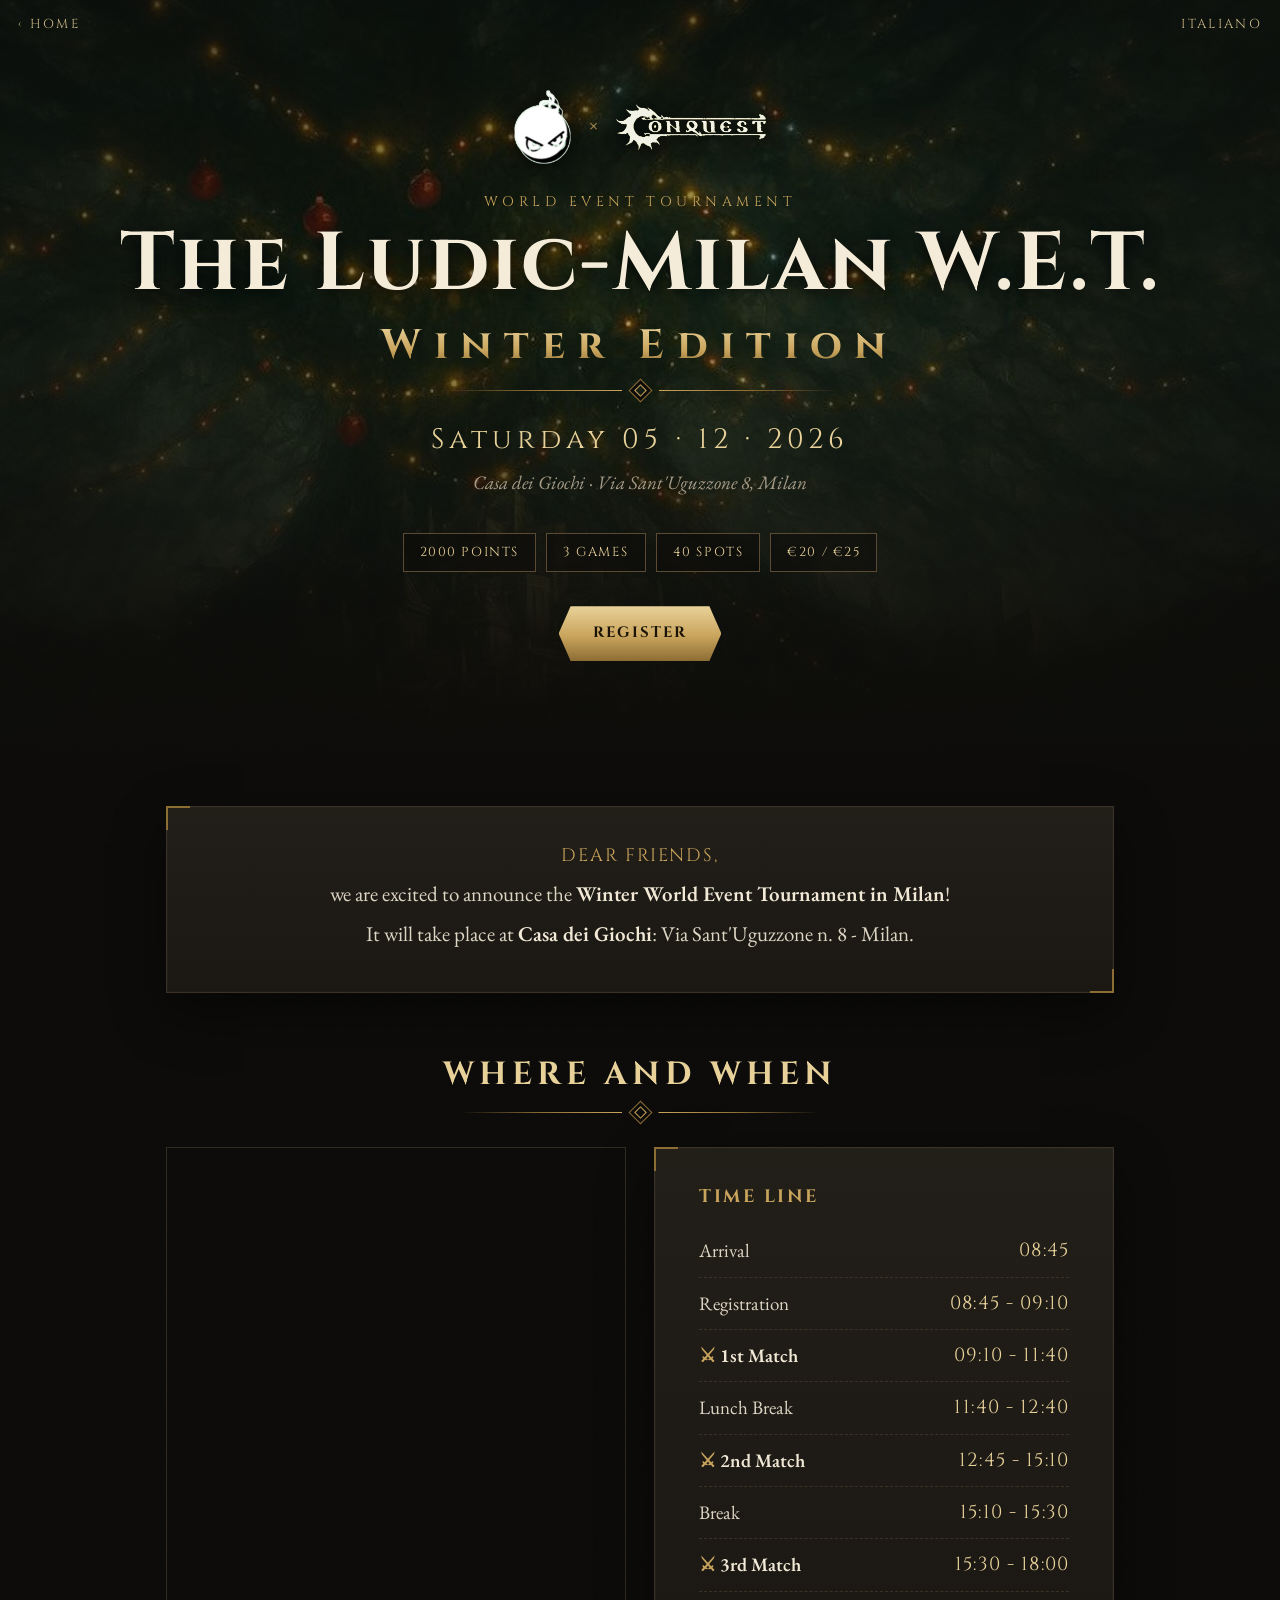
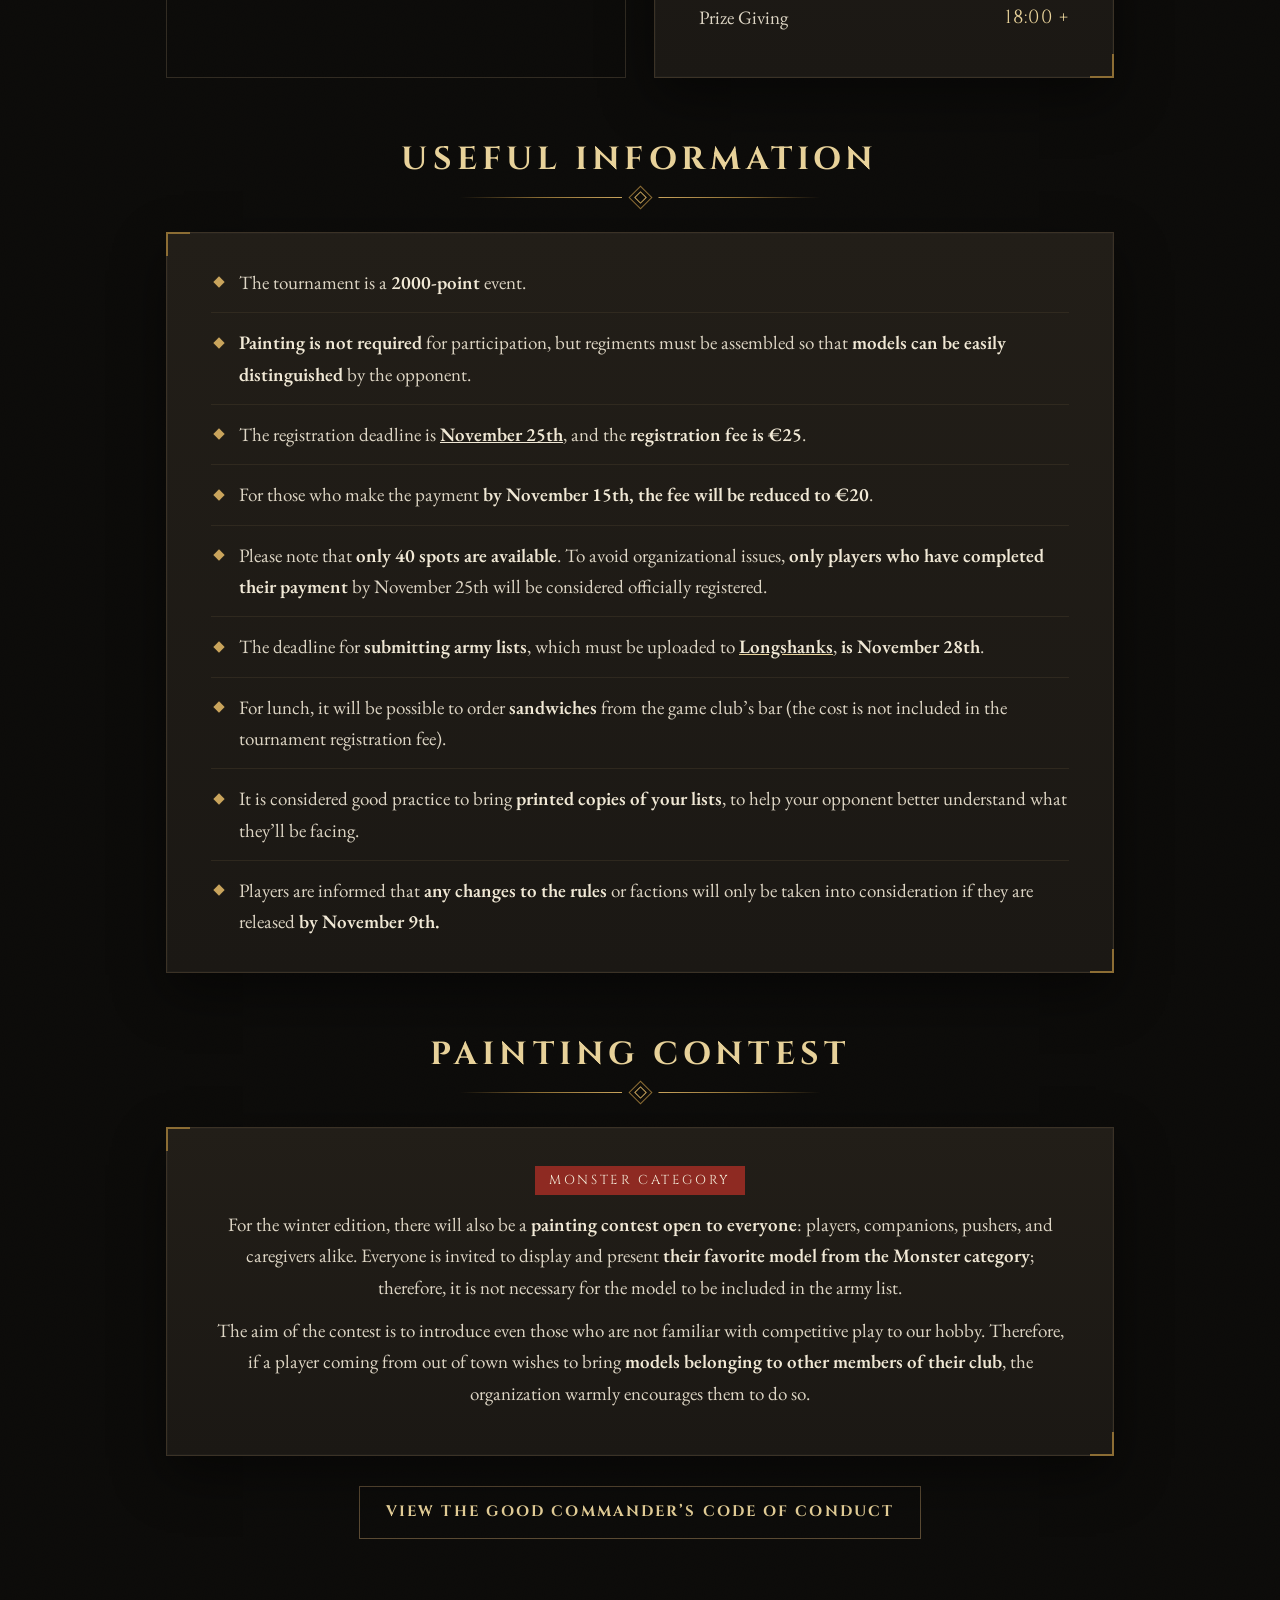
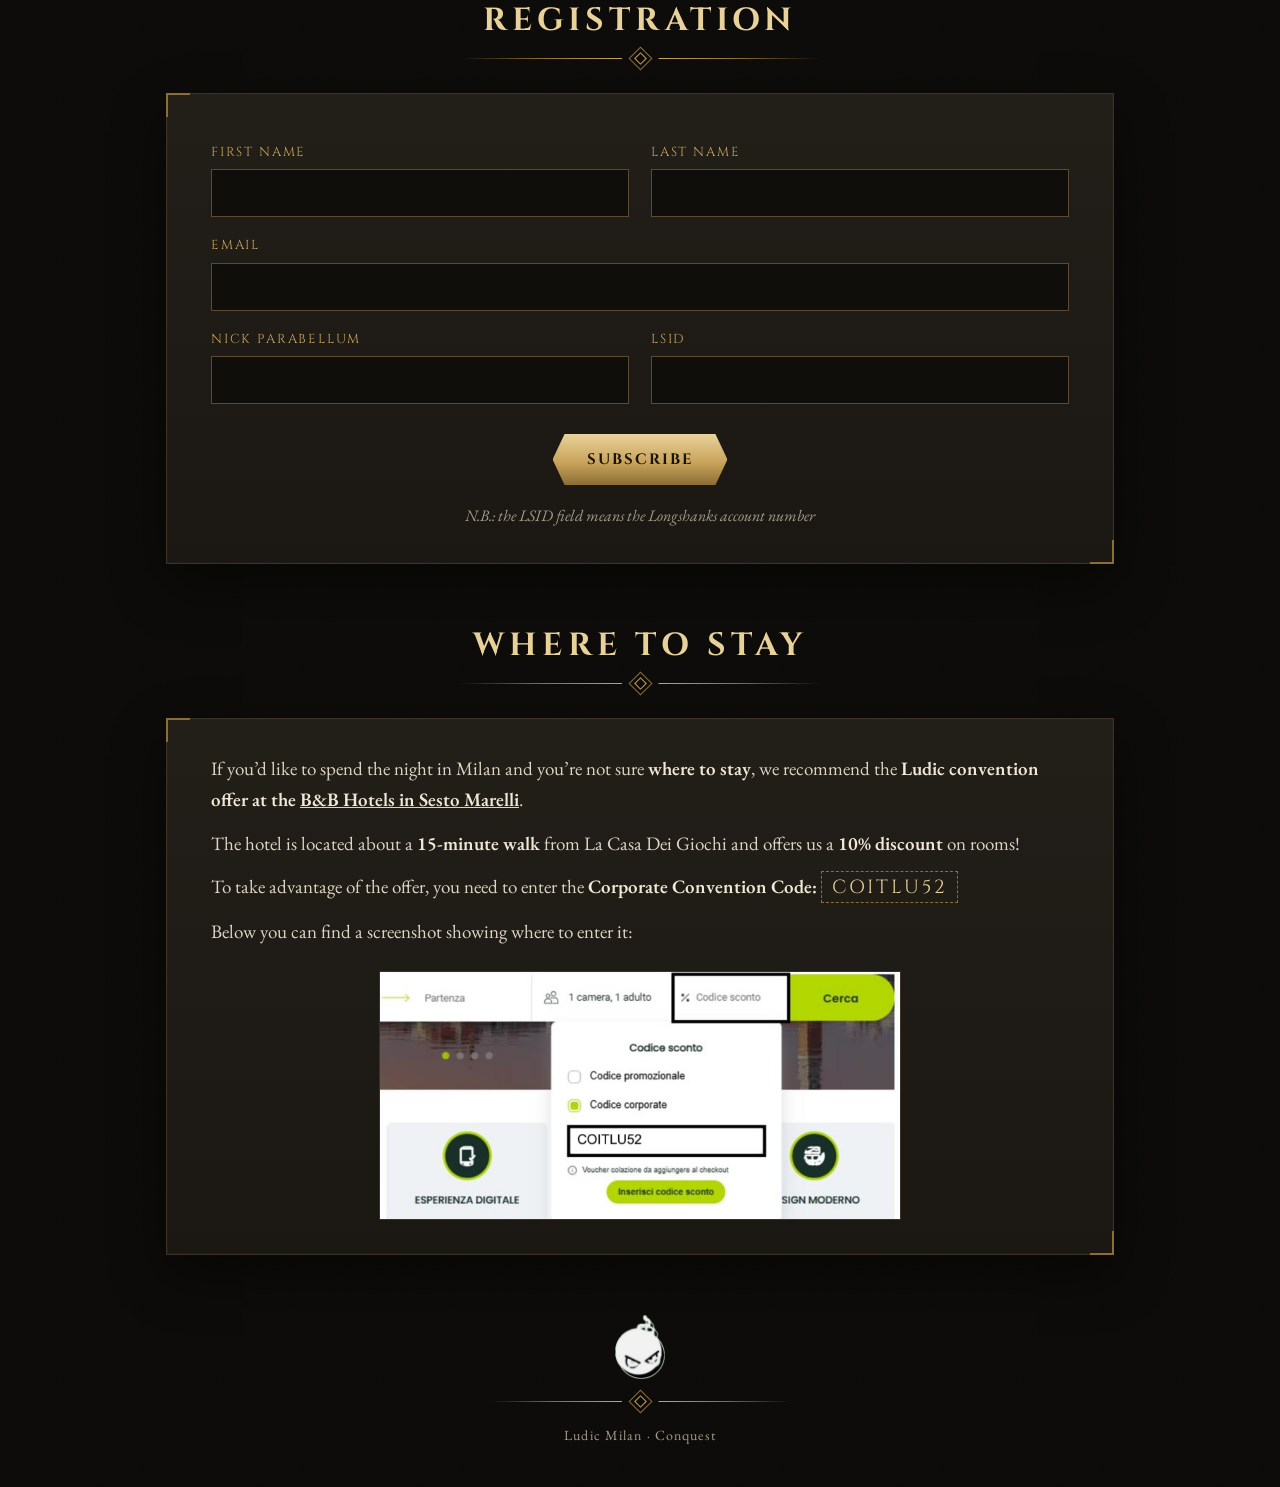
==== wet-winter-2026/en/index.html @ 49753119 "WET Winter: Ludic logo in hero and footer; drop galateo notes Co-Authored-By: Claude Opus 5.5 <norep" ====
<!doctype html>
<html lang="en">
<head>
<meta charset="utf-8">
<meta name="viewport" content="width=device-width, initial-scale=1">
<title>The Ludic-Milan W.E.T. Winter Ed.</title>
<meta name="description" content="Registration for the Conquest tournament The Ludic-Milan W.E.T. Winter Edition – 05/12/2026, Casa dei Giochi, Milan.">
<link rel="preconnect" href="https://fonts.googleapis.com"><link rel="preconnect" href="https://fonts.gstatic.com" crossorigin>
<link rel="stylesheet" href="https://fonts.googleapis.com/css2?family=Cinzel:wght@500;700&family=EB+Garamond:ital,wght@0,400;0,600;1,400&display=swap">
<link rel="stylesheet" href="../assets/style.css">
</head>
<body class="landing">
<header class="hero">
  <div class="bg"></div>
  <nav class="topbar"><a href="../">‹ Home</a><a href="../it/">Italiano</a></nav>
  <div class="brand"><img class="ludic" src="../assets/logo-ludic.png" alt="Ludic Milan"><span>×</span><img class="logo" src="../assets/logo-conquest.png" alt="Conquest"></div>
  <p class="kicker">World Event Tournament</p>
  <h1>The Ludic-Milan W.E.T.<em>Winter Edition</em></h1>
  <div class="orn"><span></span></div>
  <p class="date">Saturday 05 · 12 · 2026</p>
  <p class="place">Casa dei Giochi · Via Sant'Uguzzone 8, Milan</p>
  <ul class="facts"><li>2000 points</li><li>3 games</li><li>40 spots</li><li>€20 / €25</li></ul>
  <p class="cta"><a class="btn" href="#iscrizione">Register</a></p>
</header>

<main class="wrap">
  <section>
    <div class="panel intro">
      <p class="first">Dear friends,</p>
      <p>we are excited to announce the <strong>Winter World Event Tournament in Milan</strong>!</p>
      <p>It will take place at <strong>Casa dei Giochi</strong>: Via Sant'Uguzzone n. 8 - Milan.</p>
    </div>
  </section>

  <section>
    <h2>Where and when</h2>
    <div class="orn"><span></span></div>
    <div class="grid2">
      <iframe class="map" title="La Casa dei Giochi" loading="lazy" allowfullscreen referrerpolicy="no-referrer-when-downgrade" src="https://www.google.com/maps/embed?pb=!1m18!1m12!1m3!1d5590.914772851963!2d9.223513376222657!3d45.52100062964714!2m3!1f0!2f0!3f0!3m2!1i1024!2i768!4f13.1!3m3!1m2!1s0x4786c7680501eed7%3A0x76b3b88fa35b42bc!2sLa%20Casa%20dei%20Giochi!5e0!3m2!1sit!2sit!4v1760046643623!5m2!1sit!2sit"></iframe>
      <div class="panel">
        <h3>Time Line</h3>
        <ul class="timeline">
          <li><span>Arrival</span><span class="t">08:45</span></li>
          <li><span>Registration</span><span class="t">08:45 - 09:10</span></li>
          <li class="match"><span>1st Match</span><span class="t">09:10 - 11:40</span></li>
          <li><span>Lunch Break</span><span class="t">11:40 - 12:40</span></li>
          <li class="match"><span>2nd Match</span><span class="t">12:45 - 15:10</span></li>
          <li><span>Break</span><span class="t">15:10 - 15:30</span></li>
          <li class="match"><span>3rd Match</span><span class="t">15:30 - 18:00</span></li>
          <li><span>Prize Giving</span><span class="t">18:00 +</span></li>
        </ul>
      </div>
    </div>
  </section>

  <section>
    <h2>Useful information</h2>
    <div class="orn"><span></span></div>
    <div class="panel">
    <ul class="info">
      <li>The tournament is a <strong>2000-point</strong> event.</li>
      <li><strong>Painting is not required</strong> for participation, but regiments must be assembled so that <strong>models can be easily distinguished</strong> by the opponent.</li>
      <li>The registration deadline is <strong><u>November 25th</u></strong>, and the <strong>registration fee is €25</strong>.</li>
      <li>For those who make the payment <strong>by November 15th, the fee will be reduced to €20</strong>.</li>
      <li>Please note that <strong>only 40 spots are available</strong>. To avoid organizational issues, <strong>only players who have completed their payment</strong> by November 25th will be considered officially registered.</li>
      <li>The deadline for <strong>submitting army lists</strong>, which must be uploaded to <a href="https://www.longshanks.org/" target="_blank" rel="noopener"><strong>Longshanks</strong></a>, <strong>is November 28th</strong>.</li>
      <li>For lunch, it will be possible to order <strong>sandwiches</strong> from the game club’s bar (the cost is not included in the tournament registration fee).</li>
      <li>It is considered good practice to bring <strong>printed copies of your lists</strong>, to help your opponent better understand what they’ll be facing.</li>
      <li>Players are informed that <strong>any changes to the rules</strong> or factions will only be taken into consideration if they are released <strong>by November 9th.</strong></li>
    </ul>
    </div>
  </section>

  <section>
    <h2>Painting contest</h2>
    <div class="orn"><span></span></div>
    <div class="panel contest">
      <span class="tag">Monster category</span>
      <p>For the winter edition, there will also be a <strong>painting contest open to everyone</strong>: players, companions, pushers, and caregivers alike. Everyone is invited to display and present <strong>their favorite model from the Monster category</strong>; therefore, it is not necessary for the model to be included in the army list.</p>
      <p>The aim of the contest is to introduce even those who are not familiar with competitive play to our hobby. Therefore, if a player coming from out of town wishes to bring <strong>models belonging to other members of their club</strong>, the organization warmly encourages them to do so.</p>
    </div>
    <p class="center"><a class="btn ghost" href="galateo.html">View the Good Commander’s Code of Conduct</a></p>
  </section>

  <section id="iscrizione">
    <h2>Registration</h2>
    <div class="orn"><span></span></div>
    <div class="panel">
      <form class="reg" novalidate>
        <div><label for="nome">First name</label><input id="nome" name="nome" autocomplete="given-name" required></div>
        <div><label for="cognome">Last name</label><input id="cognome" name="cognome" autocomplete="family-name" required></div>
        <div class="full"><label for="email">Email</label><input id="email" name="email" type="email" autocomplete="email" required></div>
        <div><label for="nick">Nick Parabellum</label><input id="nick" name="nick_parabellum" autocomplete="off"></div>
        <div><label for="lsid">LSID</label><input id="lsid" name="lsid" autocomplete="off" required></div>
        <div class="actions"><button class="btn" type="submit">Subscribe</button></div>
      </form>
      <div class="msg err" id="form-err">Something went wrong, please try again.</div>
      <div class="msg ok" id="form-ok"><strong>Thank you for subscribing!</strong><br>Please proceed to payment using the button below</div>
      <div class="paypal-box">
        <a class="btn" href="https://paypal.me/conquestludic" target="_blank" rel="noopener">Pay with PayPal</a>
      </div>
      <p class="note">N.B.: the LSID field means the Longshanks account number</p>
    </div>
  </section>

  <section>
    <h2>Where to stay</h2>
    <div class="orn"><span></span></div>
    <div class="panel hotel">
      <p>If you’d like to spend the night in Milan and you’re not sure <strong>where to stay</strong>, we recommend the <strong>Ludic convention offer at the</strong> <a href="https://www.hotel-bb.com/it/hotel/milano-sesto-marelli" target="_blank" rel="noopener"><strong>B&amp;B Hotels in Sesto Marelli</strong></a>.</p>
      <p>The hotel is located about a <strong>15-minute walk</strong> from La Casa Dei Giochi and offers us a <strong>10% discount</strong> on rooms!</p>
      <p>To take advantage of the offer, you need to enter the <strong>Corporate Convention Code:</strong> <span class="code">COITLU52</span></p>
      <p>Below you can find a screenshot showing where to enter it:</p>
      <img src="../assets/hotel-codice.jpg" alt="Where to enter the convention code COITLU52">
    </div>
  </section>
</main>

<footer class="foot">
  <img class="foot-logo" src="../assets/logo-ludic.png" alt="Ludic Milan">
  <div class="orn"><span></span></div>
  Ludic Milan · Conquest
</footer>
<script src="../assets/config.js"></script>
<script src="../assets/form.js"></script>
</body>
</html>
---- wet-winter-2026/assets/style.css ----
:root{
  --bg:#0d0c0a;--panel:#1b1814;--panel-2:#221e18;
  --line:#3b3226;--line-2:#5a4a33;
  --gold:#c9a45c;--gold-2:#e8d29a;--gold-3:#8c6d34;
  --text:#ddd5c4;--muted:#a69c88;--blood:#8e2a22;
  --serif:"EB Garamond","Palatino Linotype",Palatino,Georgia,serif;
  --display:"Cinzel","Trajan Pro",Georgia,serif;
}
*{box-sizing:border-box}
html{scroll-behavior:smooth}
body{
  margin:0;color:var(--text);font-family:var(--serif);font-size:19px;line-height:1.65;
  background:
    radial-gradient(1200px 600px at 50% -10%,rgba(201,164,92,.08),transparent 60%),
    url("data:image/svg+xml;utf8,<svg xmlns='http://www.w3.org/2000/svg' width='160' height='160'><filter id='n'><feTurbulence type='fractalNoise' baseFrequency='.9' numOctaves='2' stitchTiles='stitch'/><feColorMatrix values='0 0 0 0 0  0 0 0 0 0  0 0 0 0 0  0 0 0 .07 0'/></filter><rect width='100%' height='100%' filter='url(%23n)'/></svg>"),
    var(--bg);
}
img{max-width:100%;height:auto;display:block}
a{color:var(--gold-2)}
strong{color:#f1e9d6;font-weight:600}
.wrap{max-width:980px;margin:0 auto;padding:0 16px}

/* Ornaments */
.orn{display:flex;align-items:center;justify-content:center;gap:14px;margin:0 auto}
.orn::before,.orn::after{content:"";height:1px;flex:1;max-width:180px;background:linear-gradient(90deg,transparent,var(--gold-3),var(--gold))}
.orn::after{transform:scaleX(-1)}
.orn span{width:9px;height:9px;transform:rotate(45deg);border:1px solid var(--gold);box-shadow:0 0 0 3px var(--bg),0 0 0 4px var(--gold-3)}

/* Buttons */
.btn{
  display:inline-block;font-family:var(--display);font-weight:700;letter-spacing:.14em;text-transform:uppercase;font-size:15px;
  color:#1a1408;text-decoration:none;cursor:pointer;border:0;padding:15px 34px;
  background:linear-gradient(180deg,var(--gold-2),var(--gold) 55%,var(--gold-3));
  clip-path:polygon(12px 0,calc(100% - 12px) 0,100% 50%,calc(100% - 12px) 100%,12px 100%,0 50%);
  transition:filter .2s,transform .2s;
}
.btn:hover{filter:brightness(1.12);transform:translateY(-1px)}
.btn:disabled{filter:grayscale(.6);cursor:wait}
.btn.ghost{background:none;color:var(--gold-2);clip-path:none;border:1px solid var(--line-2);padding:13px 26px}
.btn.ghost:hover{border-color:var(--gold);background:rgba(201,164,92,.08)}

/* Hero (shared) */
.hero{position:relative;isolation:isolate;text-align:center;overflow:hidden}
.hero .bg{position:absolute;inset:0;z-index:-2;background:url(hero.jpg) center/cover no-repeat;transform:scale(1.04)}
.hero::before{content:"";position:absolute;inset:0;z-index:-1;
  background:radial-gradient(ellipse at 50% 40%,rgba(13,12,10,.15),rgba(13,12,10,.62) 72%),linear-gradient(180deg,rgba(13,12,10,.35),rgba(13,12,10,.1) 40%,var(--bg))}
.logo{width:190px;margin:0 auto;filter:invert(1) sepia(.55) saturate(1.6) hue-rotate(5deg) brightness(.95) drop-shadow(0 2px 8px rgba(0,0,0,.8))}
.kicker{font-family:var(--display);letter-spacing:.32em;text-transform:uppercase;color:var(--gold);font-size:14px;margin:26px 0 8px}
.hero h1{font-family:var(--display);font-weight:700;color:#f4ecd9;margin:0;line-height:1.08;
  font-size:clamp(38px,8vw,82px);letter-spacing:.03em;text-shadow:0 3px 18px rgba(0,0,0,.85)}
.hero h1 em{display:block;font-style:normal;font-size:.5em;letter-spacing:.3em;margin-top:.35em;
  background:linear-gradient(180deg,var(--gold-2),var(--gold) 60%,var(--gold-3));-webkit-background-clip:text;background-clip:text;color:transparent;text-shadow:none}
.hero .date{font-family:var(--display);color:var(--gold-2);font-size:clamp(20px,3.2vw,28px);letter-spacing:.18em;margin:22px 0 0}
.hero .place{color:var(--muted);font-style:italic;margin:4px 0 0}

/* Home */
.home .hero{min-height:100vh;min-height:100svh;display:flex;flex-direction:column;justify-content:center;padding:48px 16px 80px}
.home .orn{width:min(520px,100%);margin:28px auto 0}
.langs{display:flex;justify-content:center;flex-wrap:wrap;gap:18px 28px;margin-top:40px}
.langs .btn{min-width:200px}
.home footer{position:absolute;left:0;right:0;bottom:18px;font-size:14px;color:var(--muted);letter-spacing:.08em}

/* Landing */
.topbar{position:absolute;top:0;left:0;right:0;display:flex;justify-content:space-between;align-items:center;padding:14px 18px;z-index:2;
  font-family:var(--display);font-size:13px;letter-spacing:.18em;text-transform:uppercase}
.topbar a{color:var(--gold-2);text-decoration:none;opacity:.85}
.topbar a:hover{opacity:1}
.landing .hero{padding:90px 16px 70px}
.landing .hero .logo{width:150px}
.landing .hero .orn{width:min(420px,90%);margin-top:18px}
.facts{display:flex;flex-wrap:wrap;justify-content:center;gap:10px;margin:34px auto 0;max-width:820px;padding:0;list-style:none}
.facts li{border:1px solid var(--line-2);background:rgba(13,12,10,.55);backdrop-filter:blur(3px);padding:8px 16px;
  font-family:var(--display);font-size:13px;letter-spacing:.12em;text-transform:uppercase;color:var(--gold-2)}
.hero .cta{margin-top:34px}

section{margin:0 auto;padding:56px 0 0}
h2{font-family:var(--display);font-weight:700;text-transform:uppercase;letter-spacing:.16em;color:var(--gold-2);
  font-size:clamp(24px,4vw,32px);text-align:center;margin:0 0 6px}
h2 + .orn{width:min(360px,80%);margin-bottom:30px}
h3{font-family:var(--display);text-transform:uppercase;letter-spacing:.14em;color:var(--gold);font-size:18px;margin:0 0 14px}
.panel{position:relative;background:linear-gradient(180deg,var(--panel-2),var(--panel));border:1px solid var(--line);padding:34px clamp(18px,4vw,44px);
  box-shadow:0 20px 50px rgba(0,0,0,.45),inset 0 0 0 1px rgba(255,255,255,.02)}
.panel::before,.panel::after{content:"";position:absolute;width:22px;height:22px;border:2px solid var(--gold-3)}
.panel::before{top:-1px;left:-1px;border-right:0;border-bottom:0}
.panel::after{bottom:-1px;right:-1px;border-left:0;border-top:0}

.intro{text-align:center;font-size:21px}
.intro p{margin:0 0 6px}
.intro .first{font-family:var(--display);color:var(--gold);letter-spacing:.1em;font-size:18px;text-transform:uppercase}

.grid2{display:grid;grid-template-columns:1fr 1fr;gap:28px;align-items:stretch}
.map{display:block;width:100%;height:100%;min-height:320px;border:1px solid var(--line);filter:grayscale(.35) sepia(.25) brightness(.9) contrast(1.05)}

.timeline{list-style:none;margin:0;padding:0}
.timeline li{display:flex;justify-content:space-between;gap:16px;padding:10px 0;border-bottom:1px dashed var(--line)}
.timeline li:last-child{border-bottom:0}
.timeline .t{font-family:var(--display);color:var(--gold-2);letter-spacing:.06em;white-space:nowrap}
.timeline li.match span:first-child{font-weight:600;color:#f1e9d6}
.timeline li.match span:first-child::before{content:"⚔ ";color:var(--gold)}

.info{list-style:none;margin:0;padding:0}
.info li{position:relative;padding:0 0 14px 28px;margin:0 0 14px;border-bottom:1px solid rgba(59,50,38,.6)}
.info li:last-child{border-bottom:0;margin-bottom:0;padding-bottom:0}
.info li::before{content:"";position:absolute;left:4px;top:.6em;width:8px;height:8px;transform:rotate(45deg);background:var(--gold)}

.contest{text-align:center}
.contest p{margin:0 0 12px}
.contest .tag{display:inline-block;font-family:var(--display);color:#f4ecd9;background:var(--blood);padding:4px 14px;letter-spacing:.2em;text-transform:uppercase;font-size:13px;margin-bottom:14px}
.center{text-align:center;margin:30px 0 0}

form.reg{display:grid;grid-template-columns:1fr 1fr;gap:4px 22px}
form.reg .full{grid-column:1/-1}
form.reg label{display:block;font-family:var(--display);font-size:13px;letter-spacing:.14em;text-transform:uppercase;color:var(--gold);margin:14px 0 6px}
form.reg input{width:100%;height:48px;border:1px solid var(--line-2);background:#100e0b;color:var(--text);padding:0 14px;font:inherit;font-size:17px;border-radius:0}
form.reg input:focus{outline:none;border-color:var(--gold);box-shadow:0 0 0 3px rgba(201,164,92,.18)}
form.reg .actions{grid-column:1/-1;text-align:center;margin-top:26px}
.note{color:var(--muted);font-size:16px;text-align:center;margin:18px 0 0;font-style:italic}
.msg{padding:16px 20px;margin:20px 0 0;display:none;text-align:center;border:1px solid}
.msg.err{border-color:#7a2a24;background:rgba(142,42,34,.15);color:#f1c9c3}
.msg.ok{border-color:var(--gold-3);background:rgba(201,164,92,.08);color:var(--text);font-size:20px}
.msg.ok strong{font-family:var(--display);color:var(--gold-2);letter-spacing:.08em}
.paypal-box{display:none;text-align:center;margin-top:22px}
.paypal-box.show{display:block}

.hotel p{margin:0 0 12px}
.hotel .code{font-family:var(--display);color:var(--gold-2);letter-spacing:.14em;border:1px dashed var(--gold-3);padding:2px 10px}
.hotel img{width:100%;max-width:522px;margin:24px auto 0;border:1px solid var(--line)}

.foot{text-align:center;color:var(--muted);font-size:14px;letter-spacing:.08em;padding:60px 16px 40px}
.foot .orn{width:min(300px,80%);margin-bottom:18px}

@media (max-width:760px){
  body{font-size:18px}
  .grid2,form.reg{grid-template-columns:1fr}
  .map{min-height:280px}
  .langs .btn{min-width:180px}
  .topbar{font-size:11px;letter-spacing:.12em}
}

/* Galateo */
.landing .hero.small{padding:80px 16px 48px}
.landing .hero.small h1{font-size:clamp(34px,6.5vw,64px)}
.terrains{display:grid;grid-template-columns:repeat(3,1fr);gap:18px}
.terrain{background:linear-gradient(180deg,var(--panel-2),var(--panel));border:1px solid var(--line);border-top:2px solid var(--gold-3);padding:22px 20px}
.terrain h3{margin:0 0 4px;font-size:20px;color:var(--gold-2)}
.terrain .sr{margin:0 0 12px;color:var(--muted);font-size:14px;font-style:italic}
.tags{display:flex;flex-wrap:wrap;gap:8px}
.tags a,.tags span{font-family:var(--display);font-size:12px;letter-spacing:.08em;padding:4px 10px;border:1px solid var(--line-2);color:var(--text);text-decoration:none;background:#100e0b}
.tags a{color:var(--gold-2)}
.tags a:hover{border-color:var(--gold);background:rgba(201,164,92,.1)}
.rules{margin:0}
.rule{padding:16px 0;border-bottom:1px dashed var(--line);scroll-margin-top:20px}
.rule:last-child{border-bottom:0;padding-bottom:0}
.rule dt{font-family:var(--display);color:var(--gold-2);letter-spacing:.1em;text-transform:uppercase;font-size:16px;margin-bottom:6px}
.rule dd{margin:0}
.rule:target{background:rgba(201,164,92,.07);box-shadow:-12px 0 0 rgba(201,164,92,.07),12px 0 0 rgba(201,164,92,.07)}
.note.top{margin:0 0 6px;text-align:left}
@media (max-width:860px){.terrains{grid-template-columns:1fr 1fr}}
@media (max-width:560px){.terrains{grid-template-columns:1fr}}
@media (max-width:560px){h2{letter-spacing:.08em;font-size:22px}}
.terrain .pic{background:#1f1b16;border:1px solid var(--line);margin:-6px -4px 16px;height:170px;display:flex;align-items:center;justify-content:center;overflow:hidden}
.terrain .pic img{max-height:150px;width:auto;max-width:96%}
/* Ludic brand */
.brand{display:flex;align-items:center;justify-content:center;gap:18px}
.brand .logo{margin:0}
.brand .ludic{height:92px;width:auto;filter:drop-shadow(0 2px 10px rgba(0,0,0,.7))}
.brand span{font-family:var(--display);color:var(--gold);font-size:22px;opacity:.8}
.landing .brand .ludic{height:74px}
.foot-logo{height:64px;width:auto;margin:0 auto 18px;opacity:.95}
.home footer{display:flex;align-items:center;justify-content:center;gap:10px}
.home footer .foot-logo{height:30px;margin:0}
@media (max-width:560px){.brand{gap:12px}.brand .ludic{height:62px}.landing .brand .ludic{height:56px}.brand .logo{width:150px}}
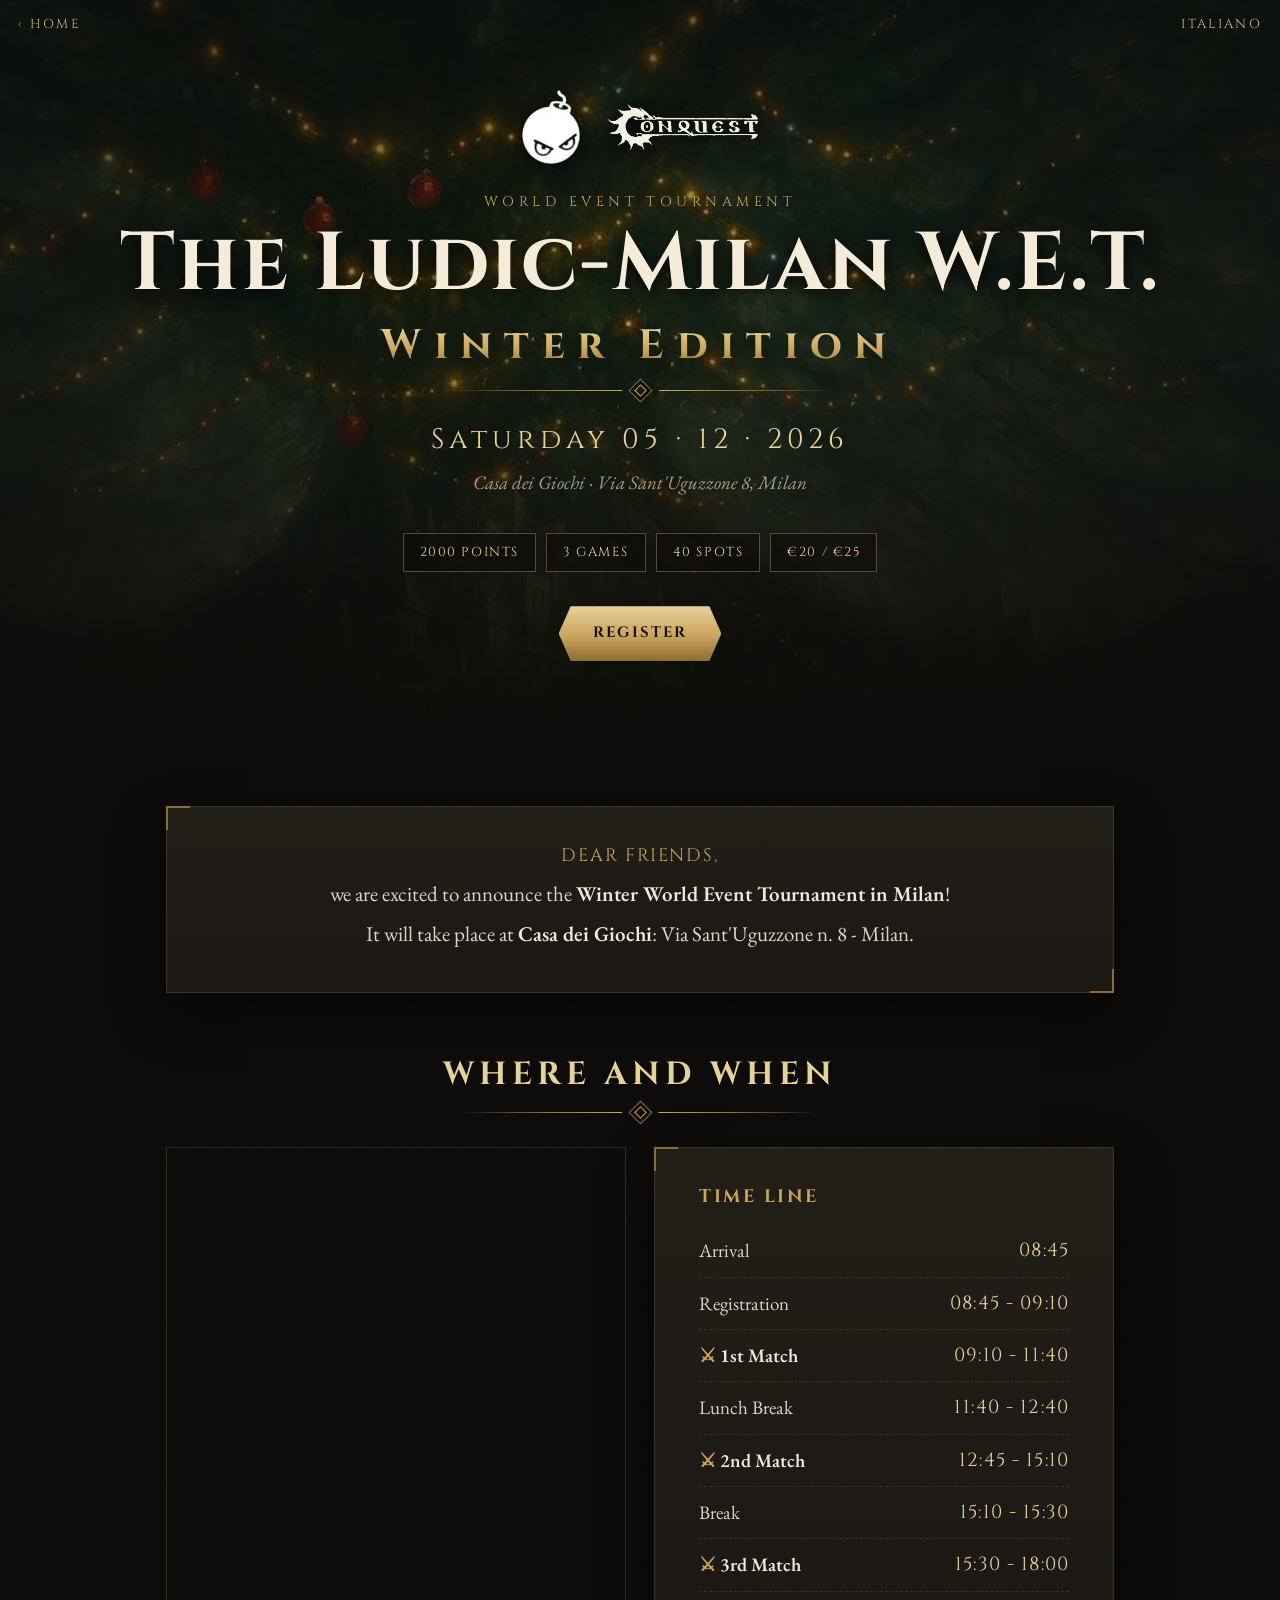
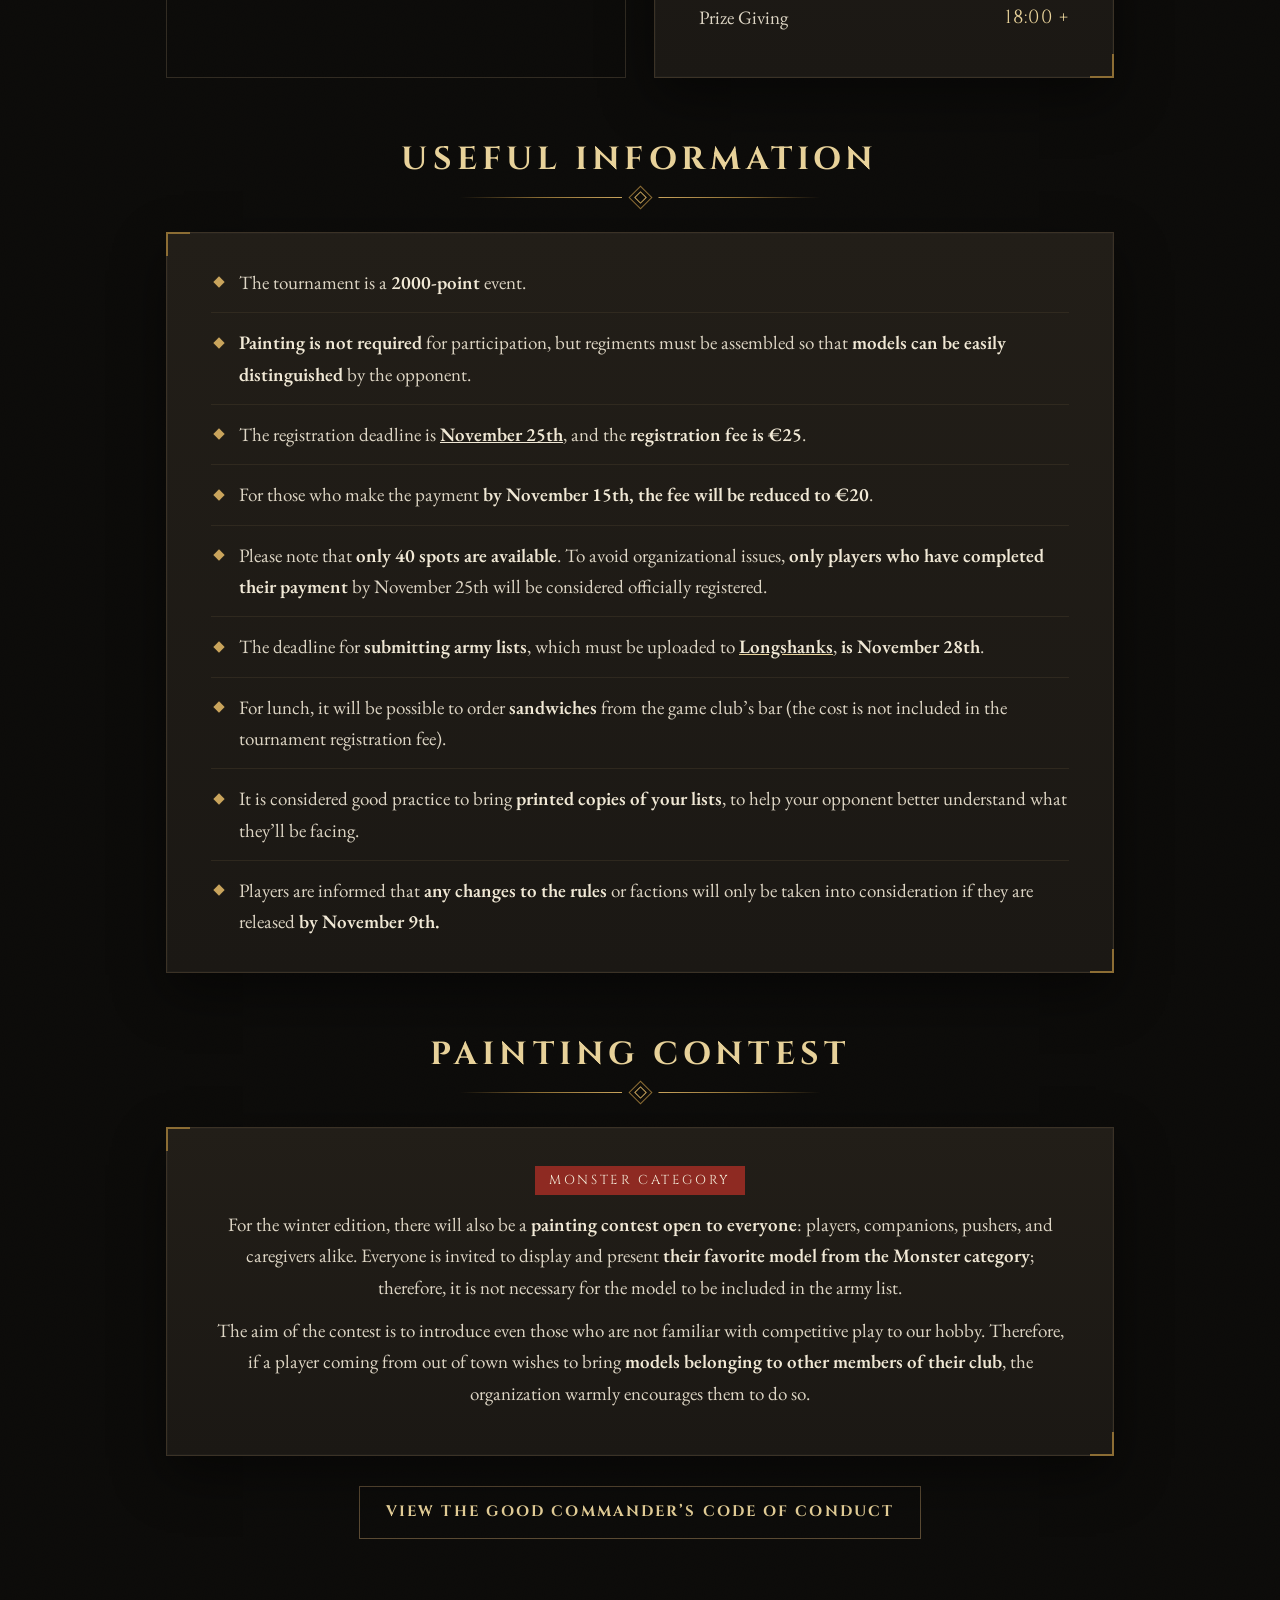
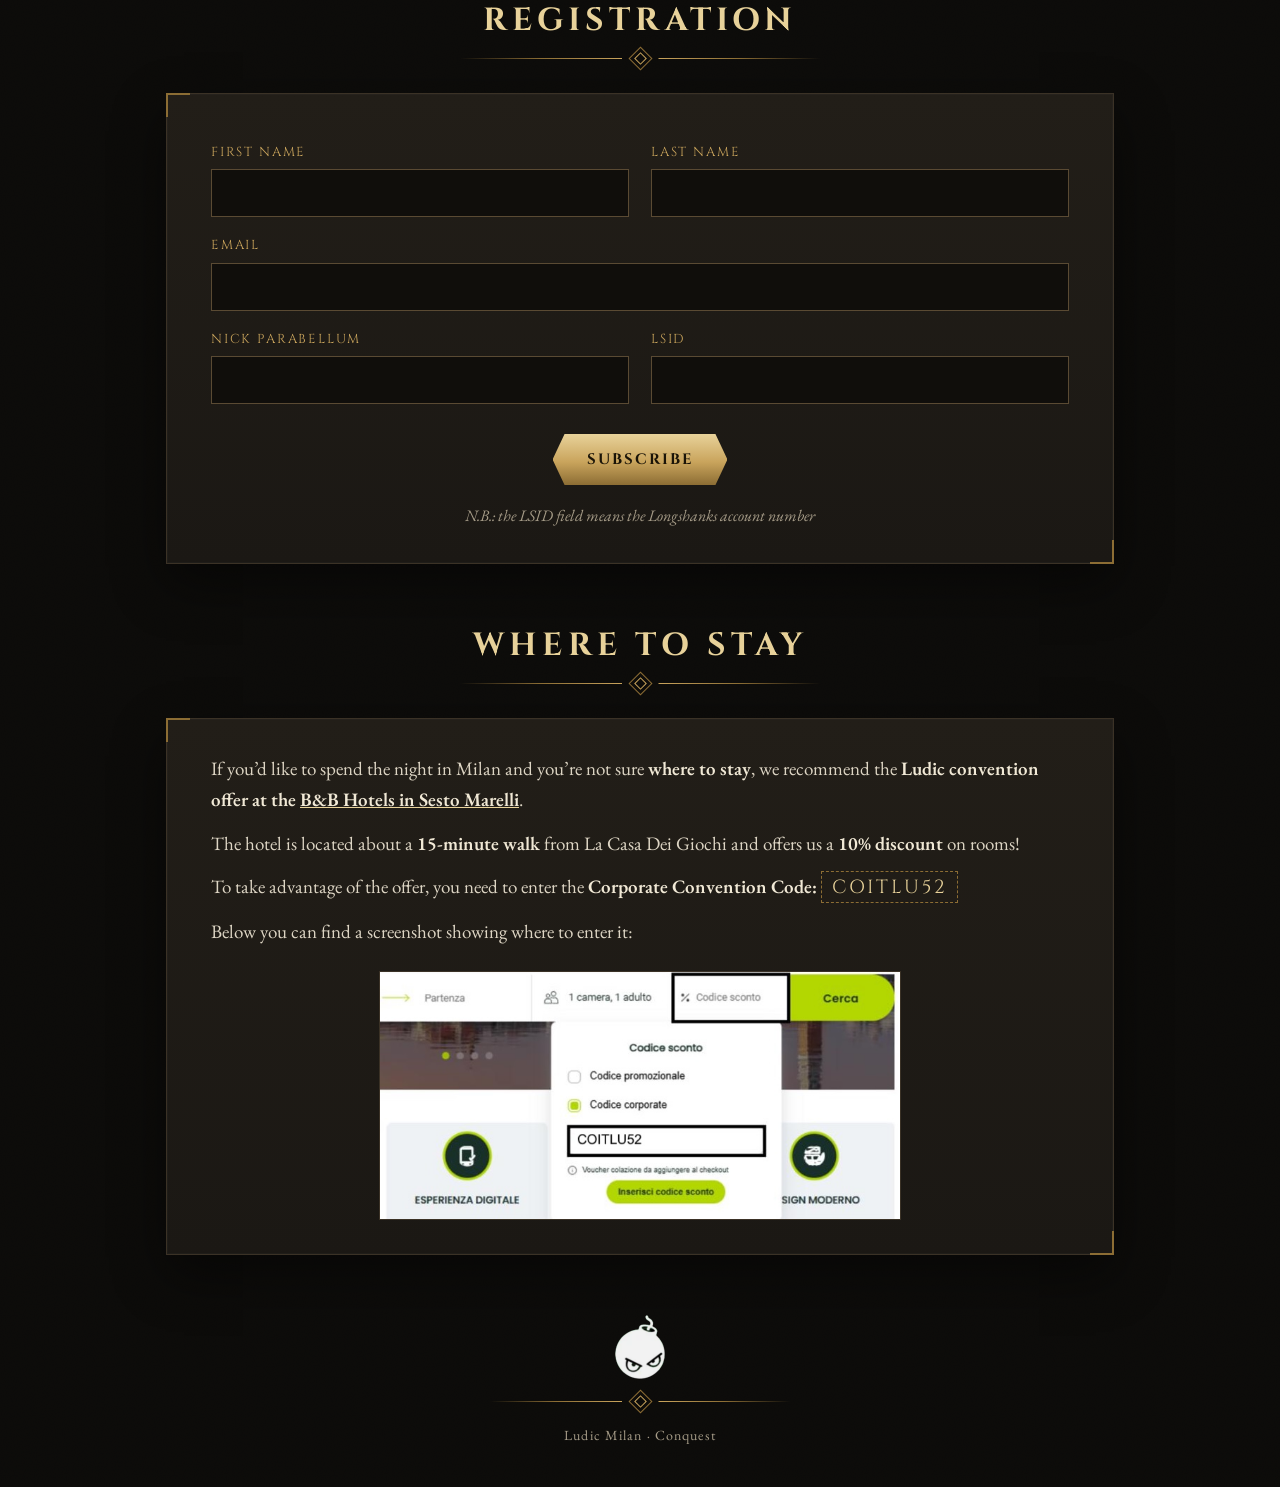
==== commit d607dbe6: "WET Winter: remove separator between header logos Co-Authored-By: Claude Opus 5.5 <noreply@anthropic" ====
--- a/wet-winter-2026/en/index.html
+++ b/wet-winter-2026/en/index.html
@@ -13,7 +13,7 @@
 <header class="hero">
   <div class="bg"></div>
   <nav class="topbar"><a href="../">‹ Home</a><a href="../it/">Italiano</a></nav>
-  <div class="brand"><img class="ludic" src="../assets/logo-ludic.png" alt="Ludic Milan"><span>×</span><img class="logo" src="../assets/logo-conquest.png" alt="Conquest"></div>
+  <div class="brand"><img class="ludic" src="../assets/logo-ludic.png" alt="Ludic Milan"><img class="logo" src="../assets/logo-conquest.png" alt="Conquest"></div>
   <p class="kicker">World Event Tournament</p>
   <h1>The Ludic-Milan W.E.T.<em>Winter Edition</em></h1>
   <div class="orn"><span></span></div>
--- a/wet-winter-2026/assets/style.css
+++ b/wet-winter-2026/assets/style.css
@@ -161,7 +161,7 @@
 .terrain .pic{background:#1f1b16;border:1px solid var(--line);margin:-6px -4px 16px;height:170px;display:flex;align-items:center;justify-content:center;overflow:hidden}
 .terrain .pic img{max-height:150px;width:auto;max-width:96%}
 /* Ludic brand */
-.brand{display:flex;align-items:center;justify-content:center;gap:18px}
+.brand{display:flex;align-items:center;justify-content:center;gap:28px}
 .brand .logo{margin:0}
 .brand .ludic{height:92px;width:auto;filter:drop-shadow(0 2px 10px rgba(0,0,0,.7))}
 .brand span{font-family:var(--display);color:var(--gold);font-size:22px;opacity:.8}
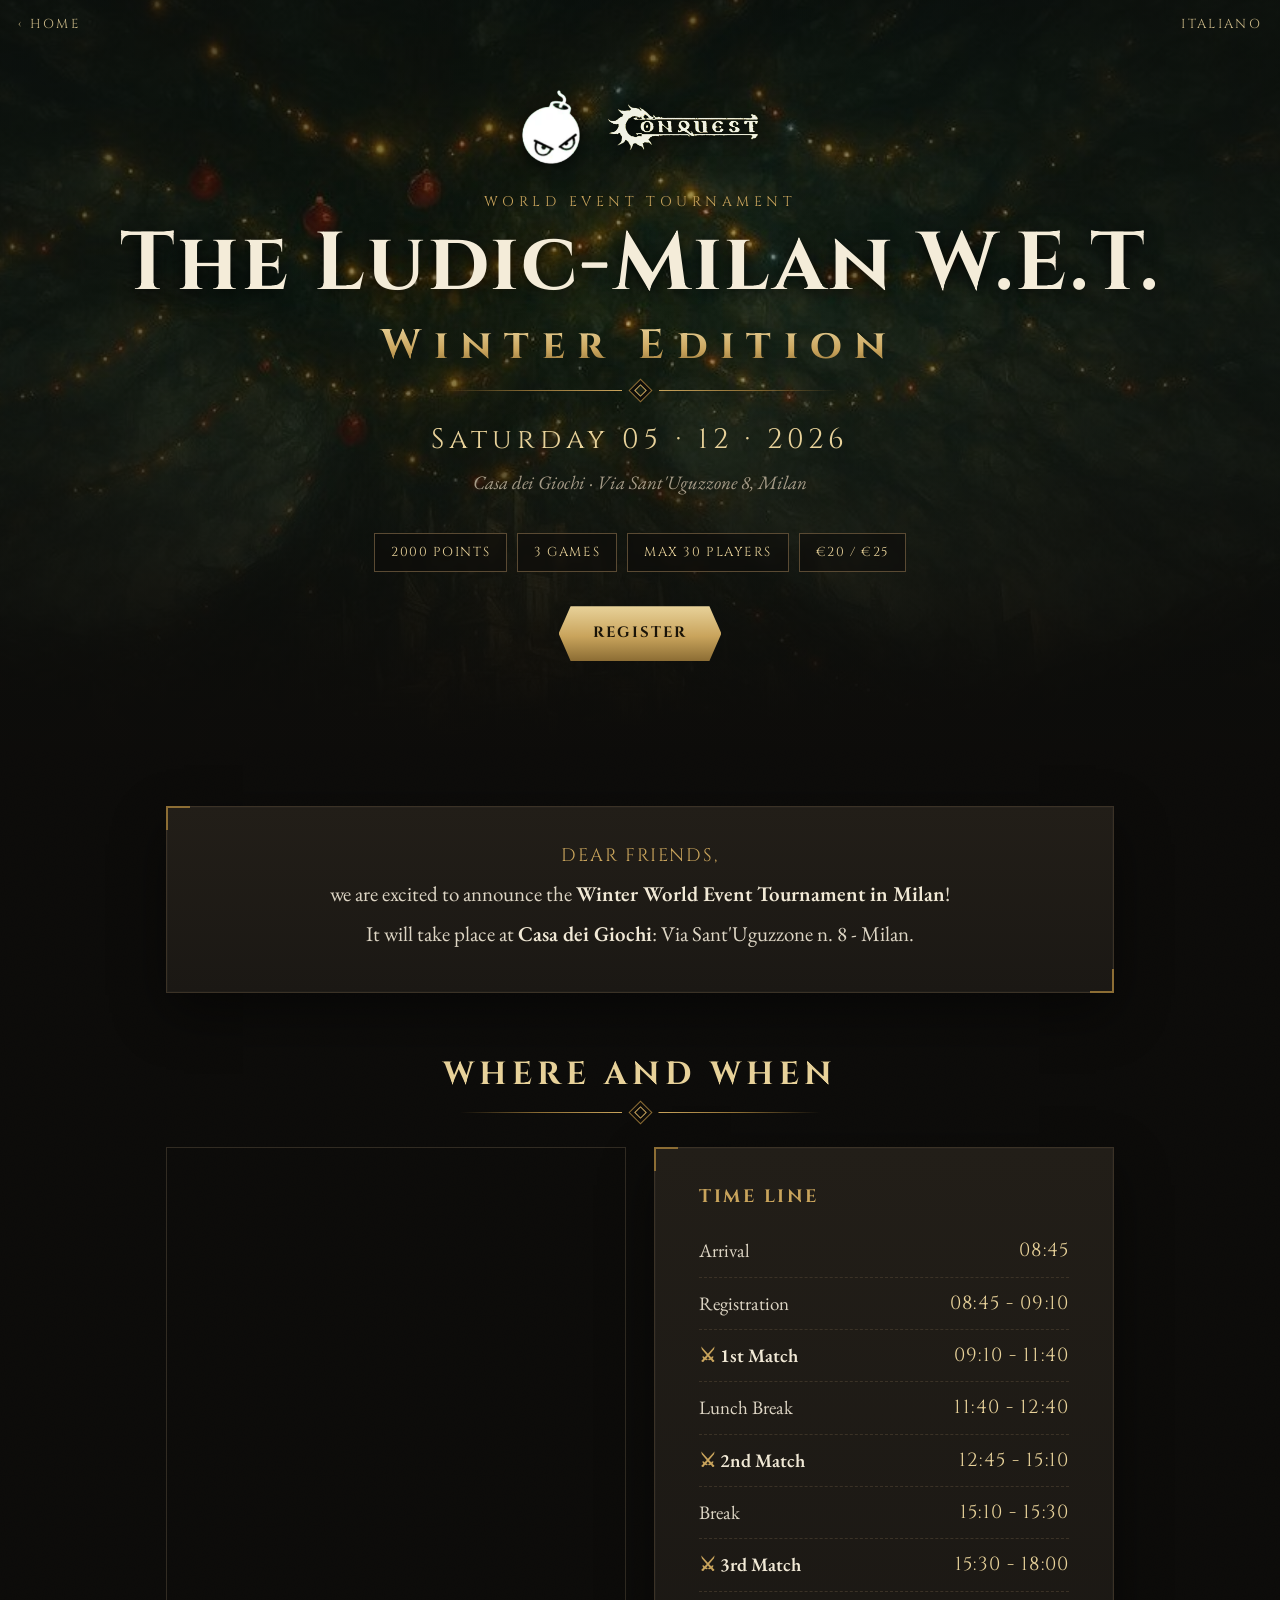
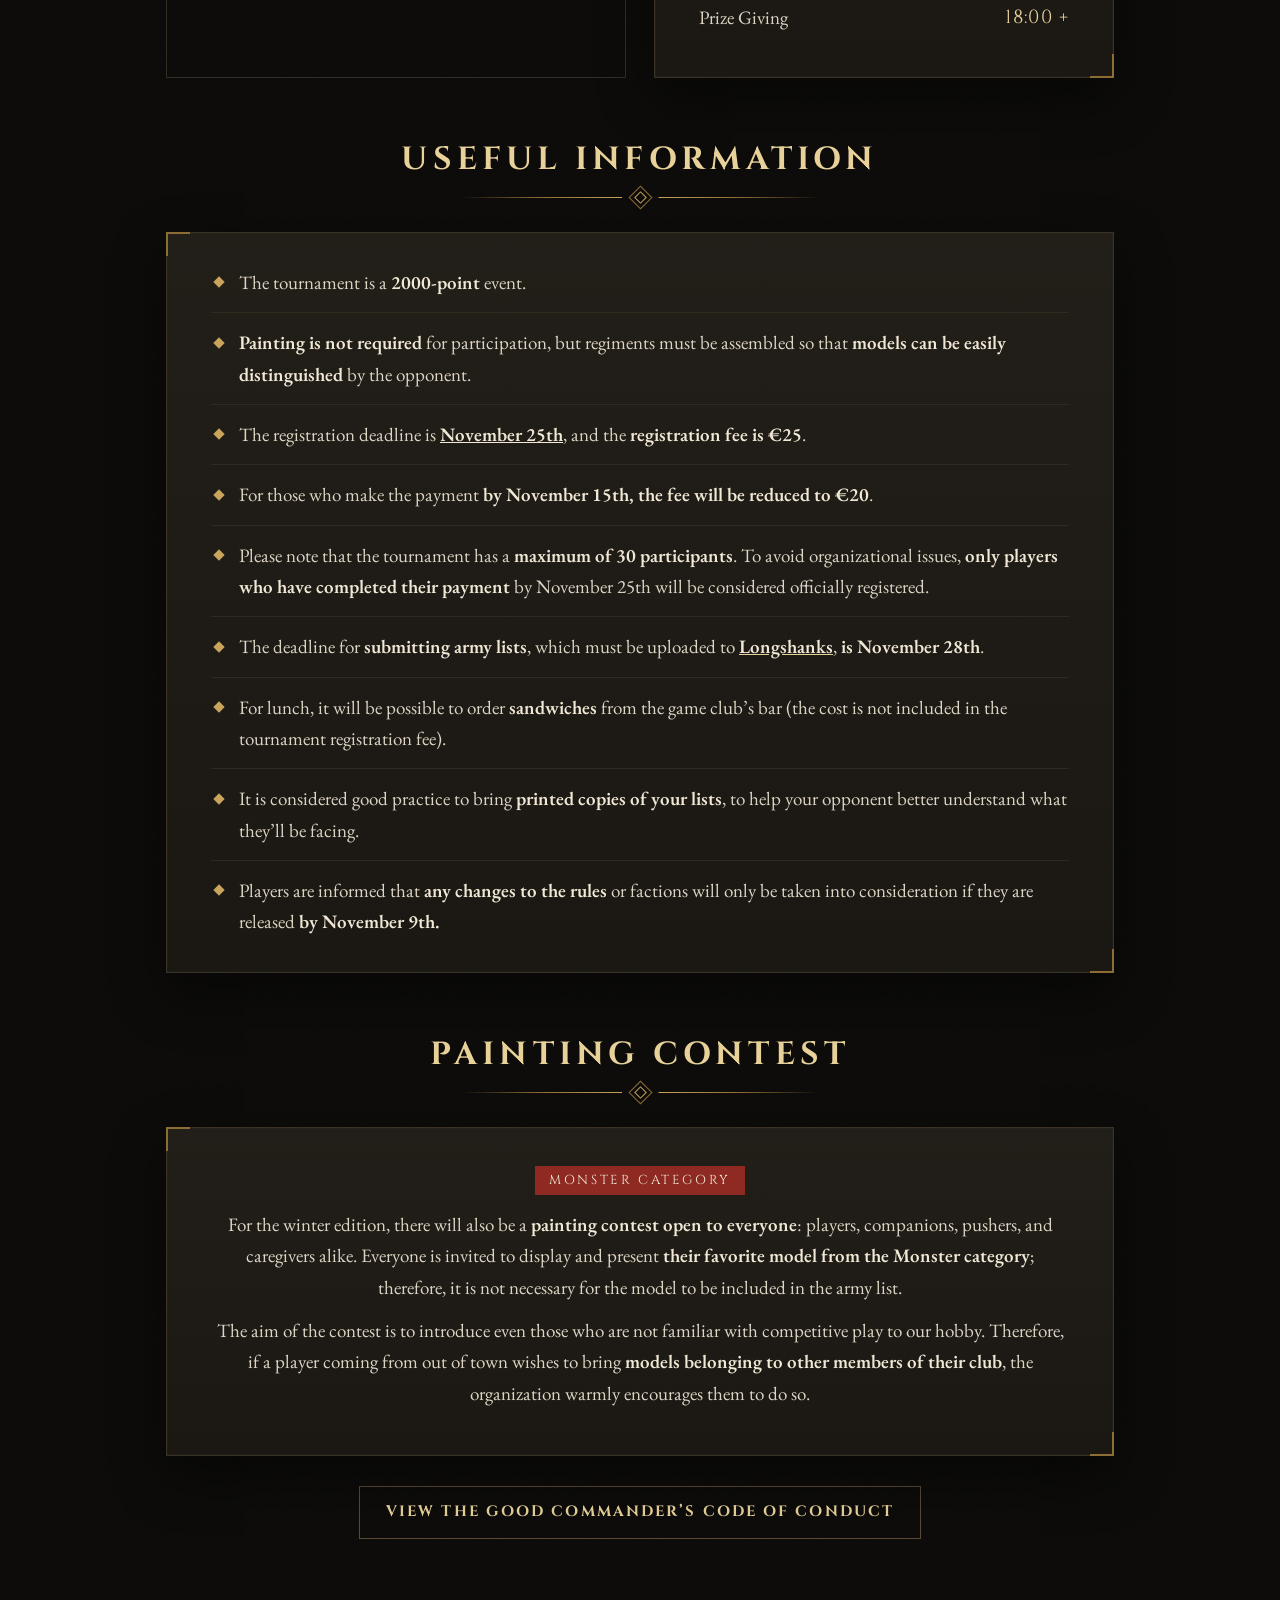
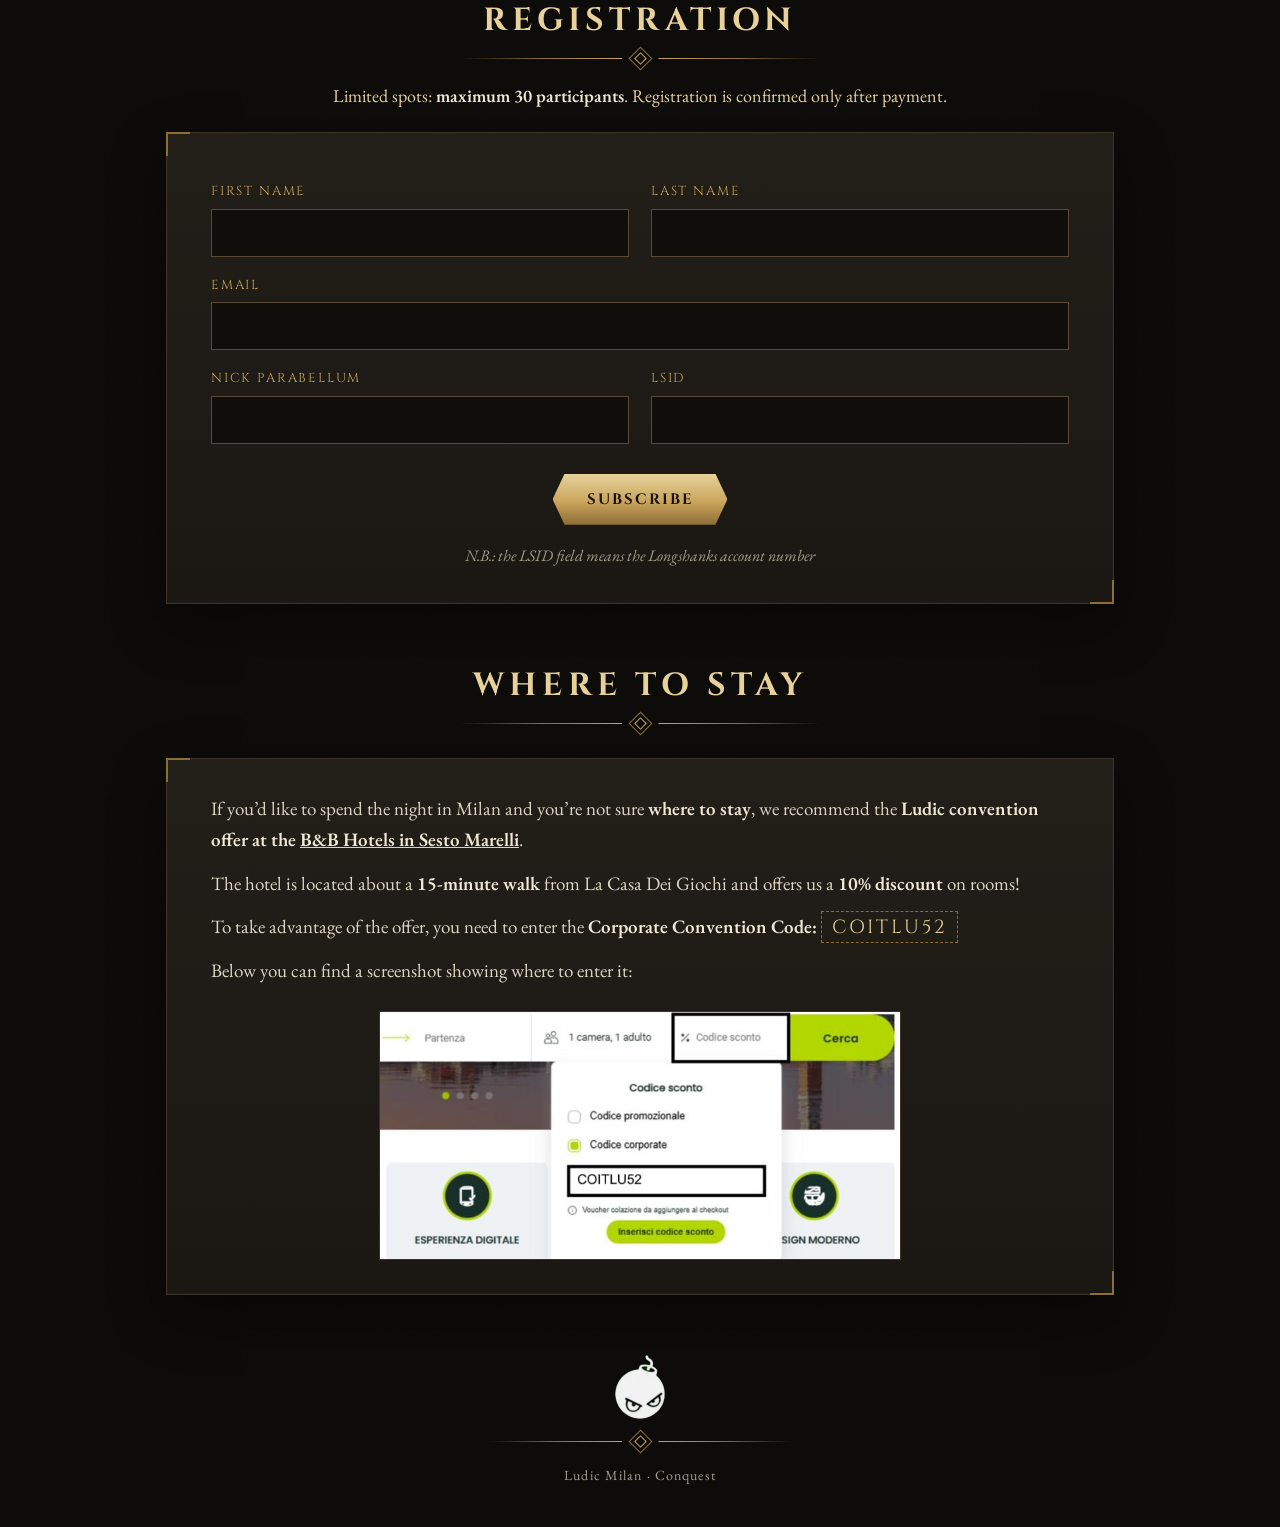
==== commit a47e5f94: "WET Winter: cap at 30 participants across pages and emails Co-Authored-By: Claude Opus 5.5 <noreply@" ====
--- a/wet-winter-2026/en/index.html
+++ b/wet-winter-2026/en/index.html
@@ -19,7 +19,7 @@
   <div class="orn"><span></span></div>
   <p class="date">Saturday 05 · 12 · 2026</p>
   <p class="place">Casa dei Giochi · Via Sant'Uguzzone 8, Milan</p>
-  <ul class="facts"><li>2000 points</li><li>3 games</li><li>40 spots</li><li>€20 / €25</li></ul>
+  <ul class="facts"><li>2000 points</li><li>3 games</li><li>Max 30 players</li><li>€20 / €25</li></ul>
   <p class="cta"><a class="btn" href="#iscrizione">Register</a></p>
 </header>
 
@@ -62,7 +62,7 @@
       <li><strong>Painting is not required</strong> for participation, but regiments must be assembled so that <strong>models can be easily distinguished</strong> by the opponent.</li>
       <li>The registration deadline is <strong><u>November 25th</u></strong>, and the <strong>registration fee is €25</strong>.</li>
       <li>For those who make the payment <strong>by November 15th, the fee will be reduced to €20</strong>.</li>
-      <li>Please note that <strong>only 40 spots are available</strong>. To avoid organizational issues, <strong>only players who have completed their payment</strong> by November 25th will be considered officially registered.</li>
+      <li>Please note that the tournament has a <strong>maximum of 30 participants</strong>. To avoid organizational issues, <strong>only players who have completed their payment</strong> by November 25th will be considered officially registered.</li>
       <li>The deadline for <strong>submitting army lists</strong>, which must be uploaded to <a href="https://www.longshanks.org/" target="_blank" rel="noopener"><strong>Longshanks</strong></a>, <strong>is November 28th</strong>.</li>
       <li>For lunch, it will be possible to order <strong>sandwiches</strong> from the game club’s bar (the cost is not included in the tournament registration fee).</li>
       <li>It is considered good practice to bring <strong>printed copies of your lists</strong>, to help your opponent better understand what they’ll be facing.</li>
@@ -85,6 +85,7 @@
   <section id="iscrizione">
     <h2>Registration</h2>
     <div class="orn"><span></span></div>
+    <p class="cap">Limited spots: <strong>maximum 30 participants</strong>. Registration is confirmed only after payment.</p>
     <div class="panel">
       <form class="reg" novalidate>
         <div><label for="nome">First name</label><input id="nome" name="nome" autocomplete="given-name" required></div>
--- a/wet-winter-2026/assets/style.css
+++ b/wet-winter-2026/assets/style.css
@@ -170,3 +170,4 @@
 .home footer{display:flex;align-items:center;justify-content:center;gap:10px}
 .home footer .foot-logo{height:30px;margin:0}
 @media (max-width:560px){.brand{gap:12px}.brand .ludic{height:62px}.landing .brand .ludic{height:56px}.brand .logo{width:150px}}
+.cap{text-align:center;color:var(--gold-2);margin:-12px 0 22px;font-size:18px}
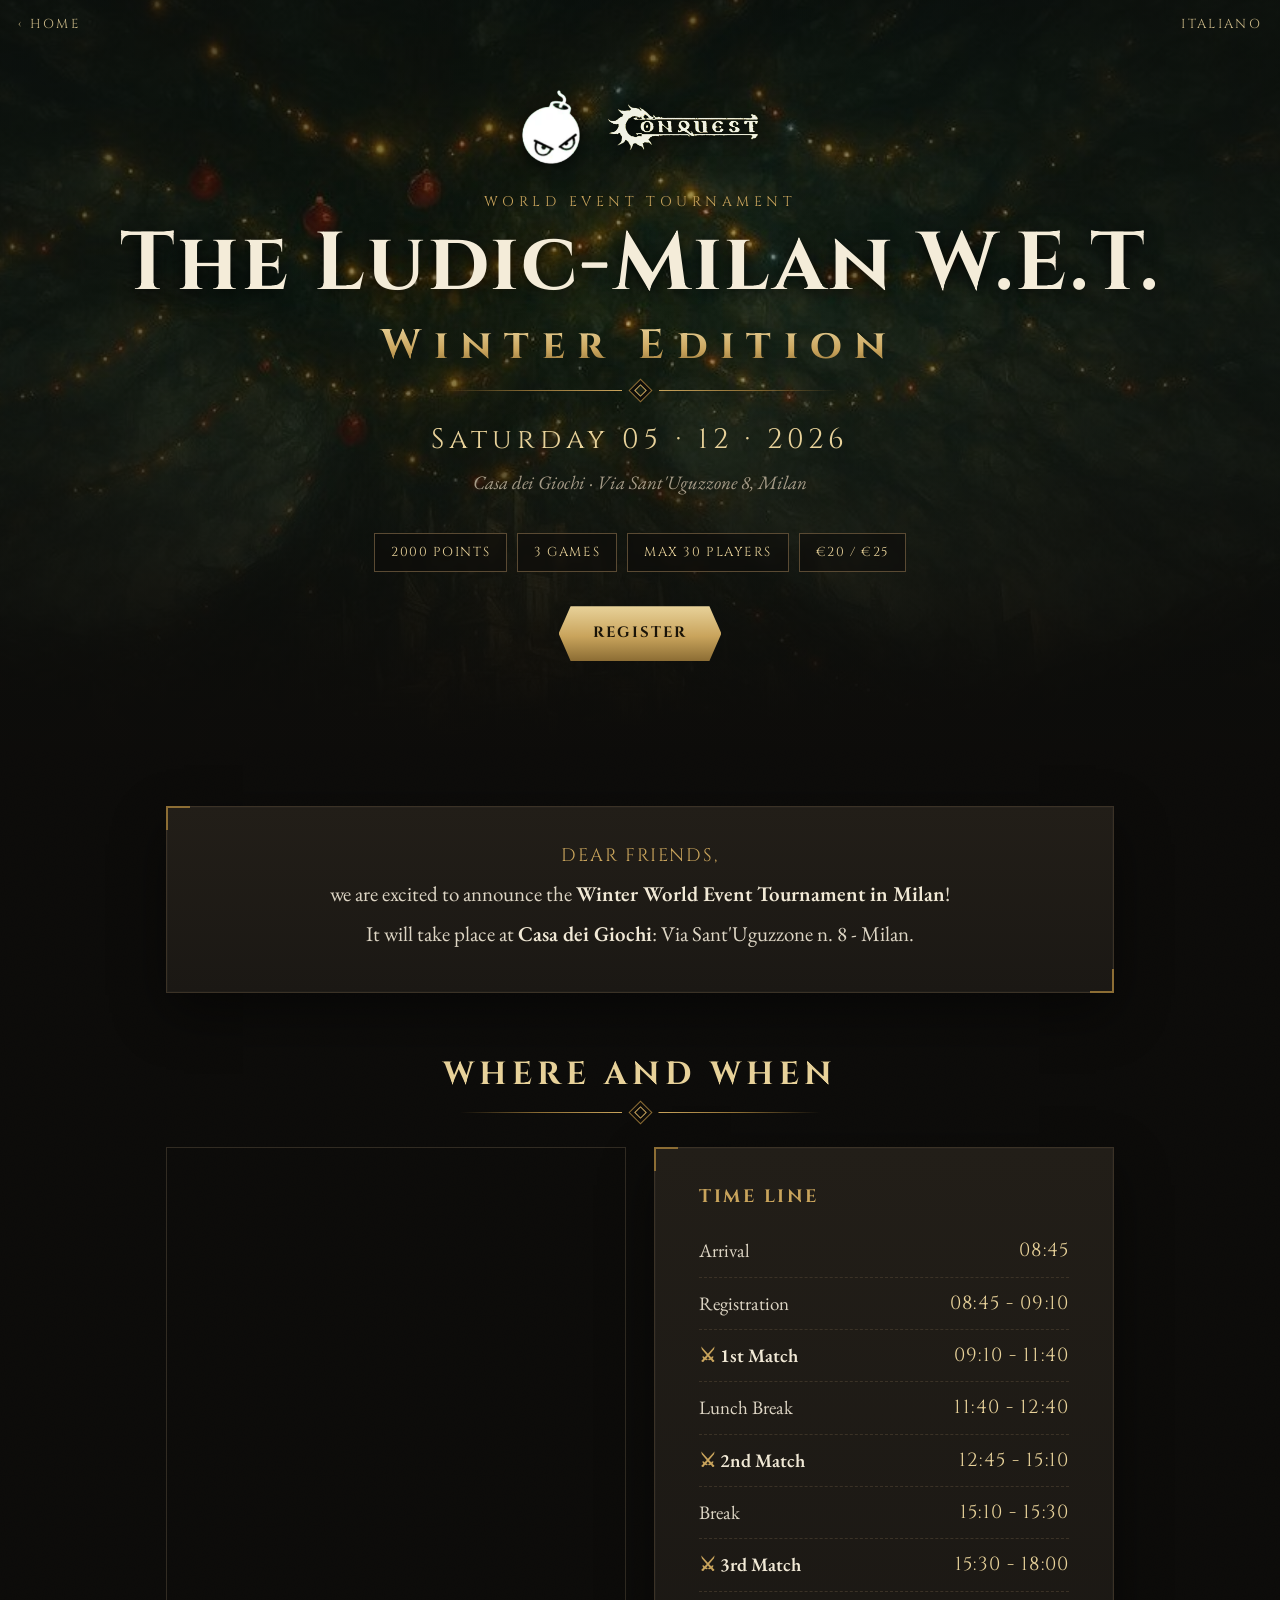
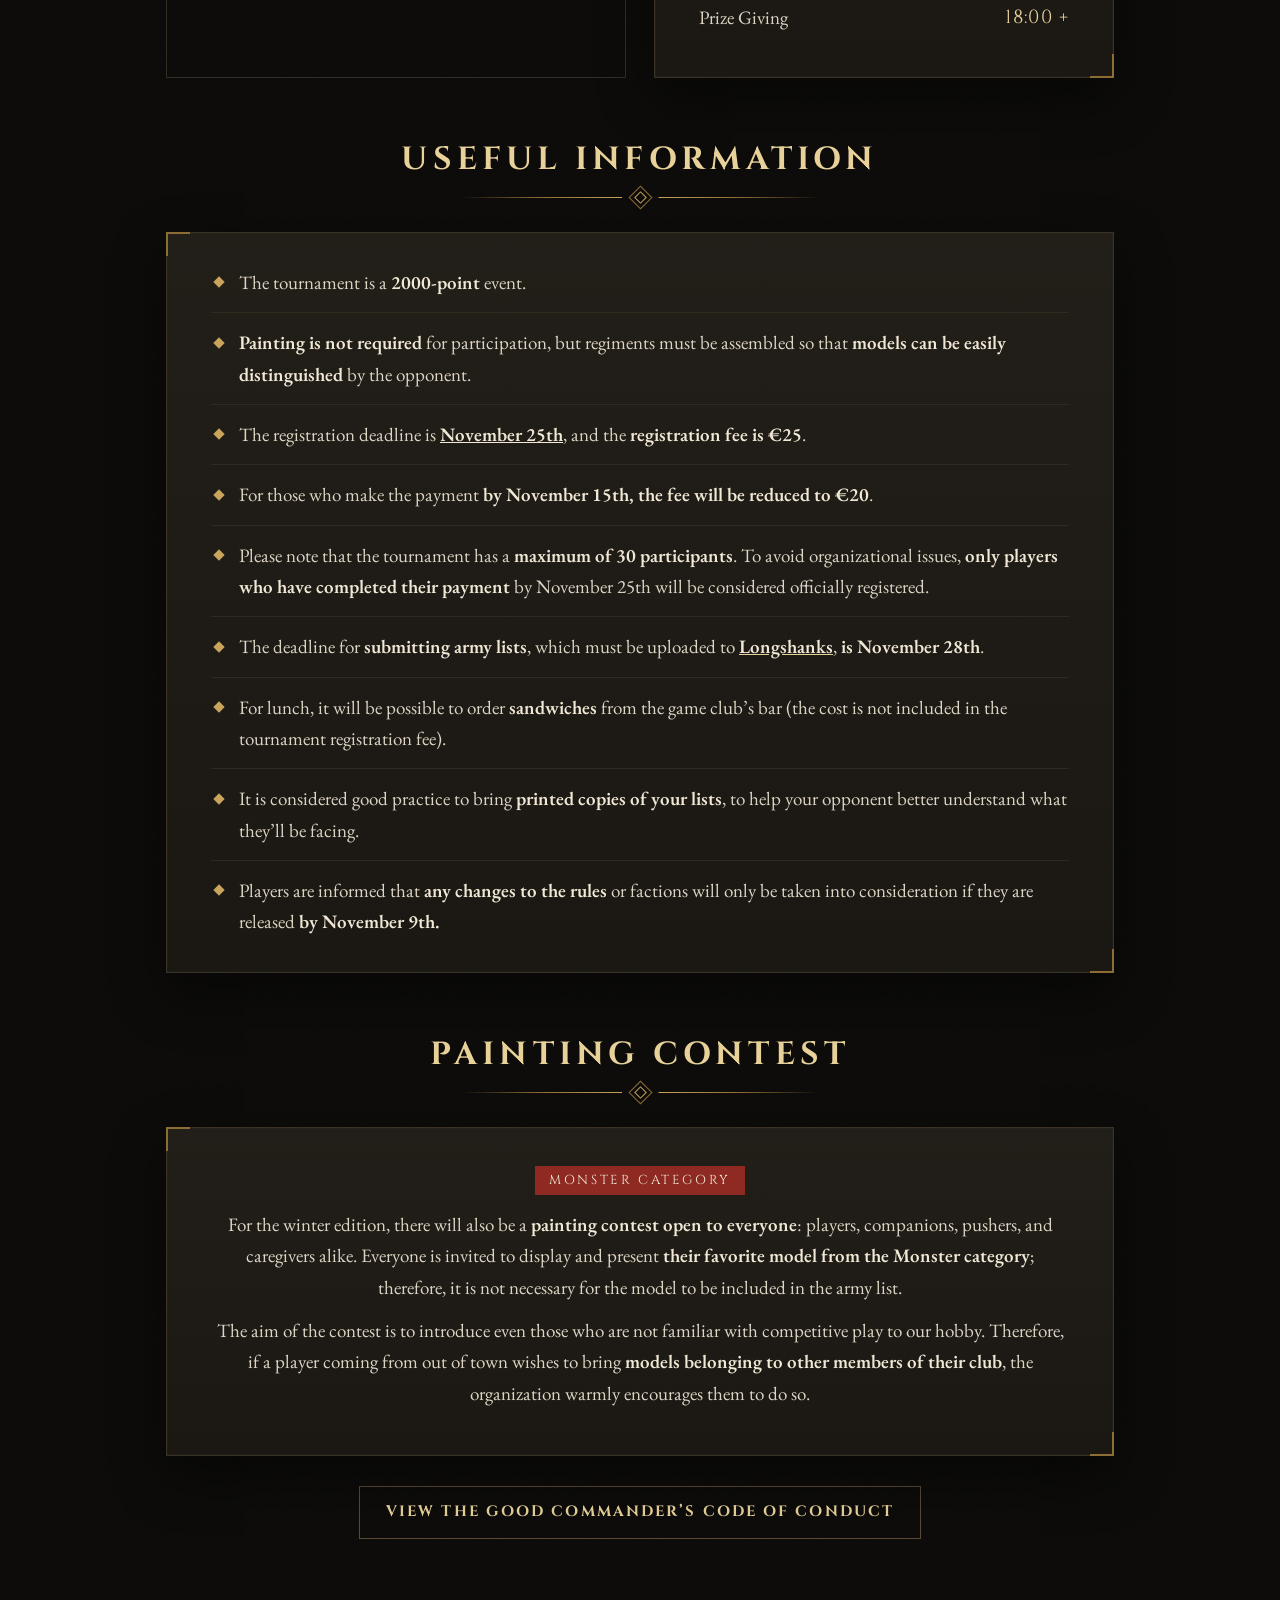
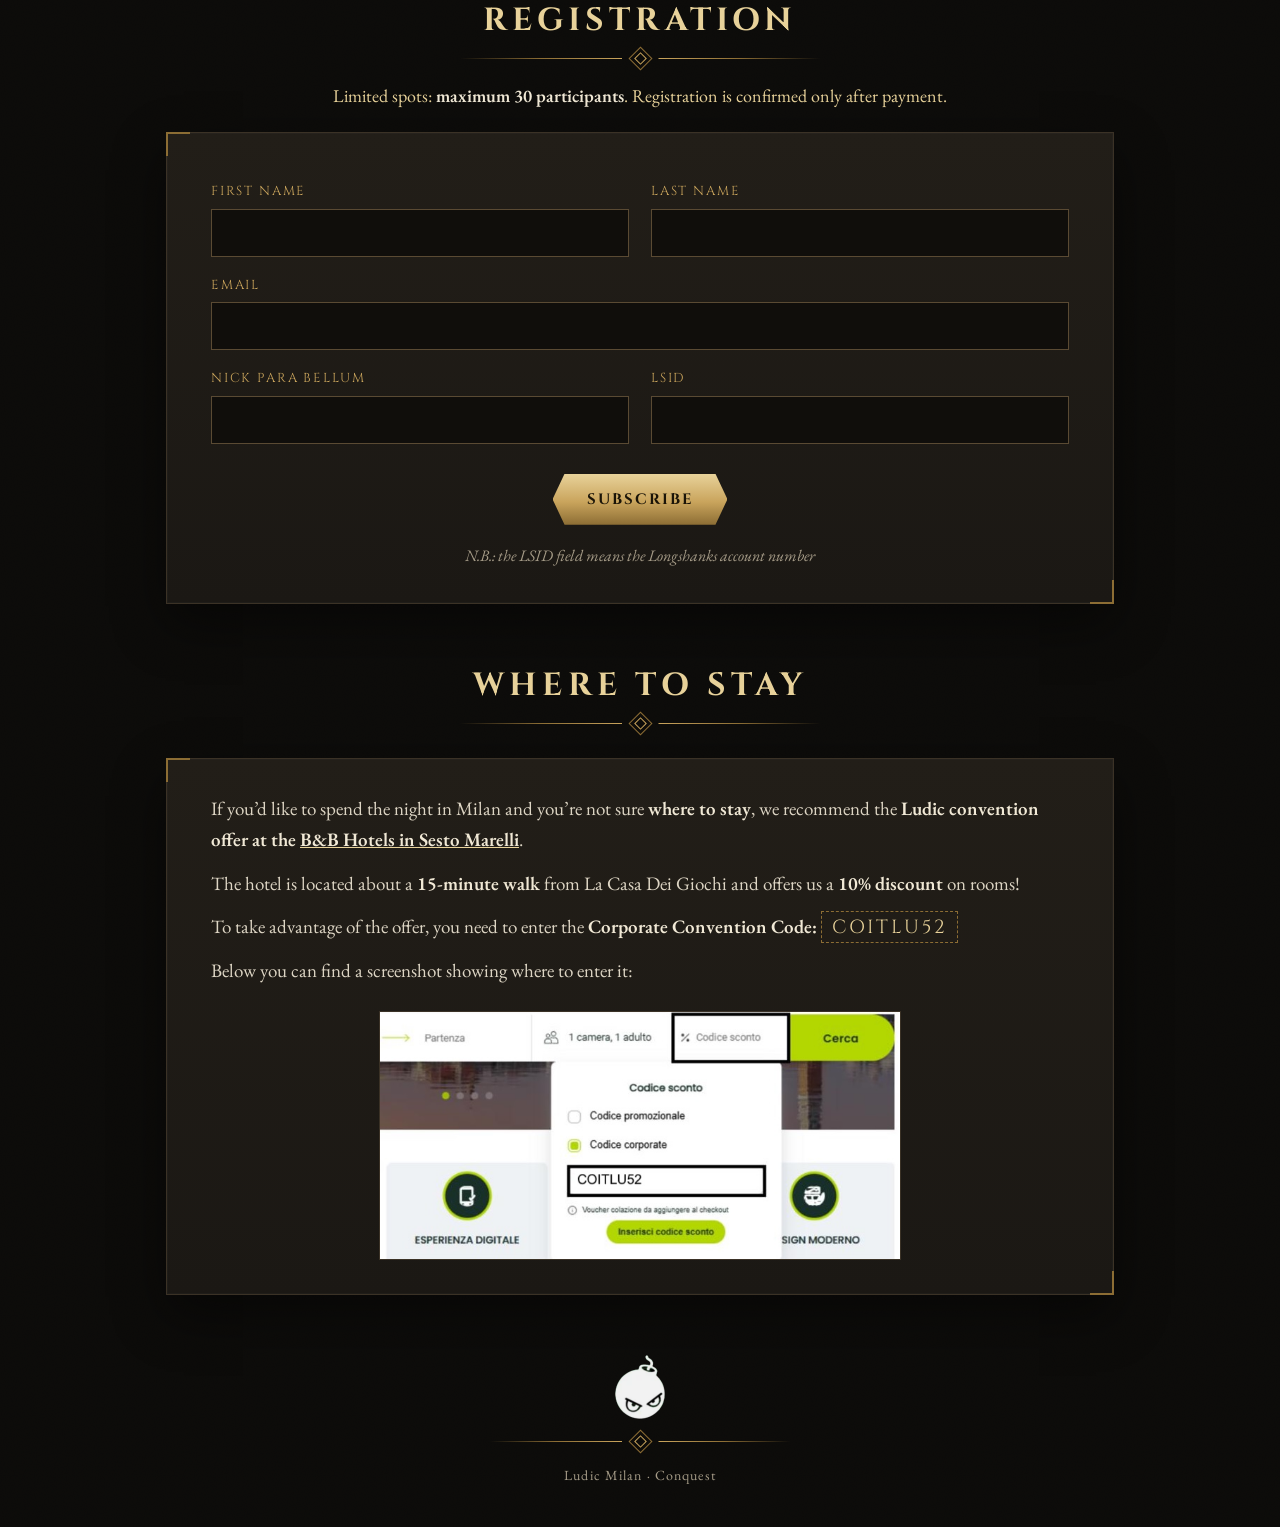
==== commit 0218dfe9: "WET Winter: close registration at 30 sign-ups; Para Bellum spelling Apps Script exposes a status end" ====
--- a/wet-winter-2026/en/index.html
+++ b/wet-winter-2026/en/index.html
@@ -85,16 +85,17 @@
   <section id="iscrizione">
     <h2>Registration</h2>
     <div class="orn"><span></span></div>
-    <p class="cap">Limited spots: <strong>maximum 30 participants</strong>. Registration is confirmed only after payment.</p>
+    <p class="cap">Limited spots: <strong>maximum 30 participants</strong>. Registration is confirmed only after payment.<span class="left" hidden><br>Spots still available: <strong id="spots-left"></strong></span></p>
     <div class="panel">
       <form class="reg" novalidate>
         <div><label for="nome">First name</label><input id="nome" name="nome" autocomplete="given-name" required></div>
         <div><label for="cognome">Last name</label><input id="cognome" name="cognome" autocomplete="family-name" required></div>
         <div class="full"><label for="email">Email</label><input id="email" name="email" type="email" autocomplete="email" required></div>
-        <div><label for="nick">Nick Parabellum</label><input id="nick" name="nick_parabellum" autocomplete="off"></div>
+        <div><label for="nick">Nick Para Bellum</label><input id="nick" name="nick_parabellum" autocomplete="off"></div>
         <div><label for="lsid">LSID</label><input id="lsid" name="lsid" autocomplete="off" required></div>
         <div class="actions"><button class="btn" type="submit">Subscribe</button></div>
       </form>
+      <div class="msg full" id="form-full"><strong>Sold out!</strong><br>We have reached the maximum of 30 participants. For information, write to <a href="mailto:nicolo.olivieri9@gmail.com">nicolo.olivieri9@gmail.com</a>.</div>
       <div class="msg err" id="form-err">Something went wrong, please try again.</div>
       <div class="msg ok" id="form-ok"><strong>Thank you for subscribing!</strong><br>Please proceed to payment using the button below</div>
       <div class="paypal-box">
--- a/wet-winter-2026/assets/style.css
+++ b/wet-winter-2026/assets/style.css
@@ -171,3 +171,5 @@
 .home footer .foot-logo{height:30px;margin:0}
 @media (max-width:560px){.brand{gap:12px}.brand .ludic{height:62px}.landing .brand .ludic{height:56px}.brand .logo{width:150px}}
 .cap{text-align:center;color:var(--gold-2);margin:-12px 0 22px;font-size:18px}
+.msg.full{border-color:var(--blood);background:rgba(142,42,34,.18);color:var(--text);font-size:20px}
+.msg.full strong{font-family:var(--display);color:#f1c9c3;letter-spacing:.08em}
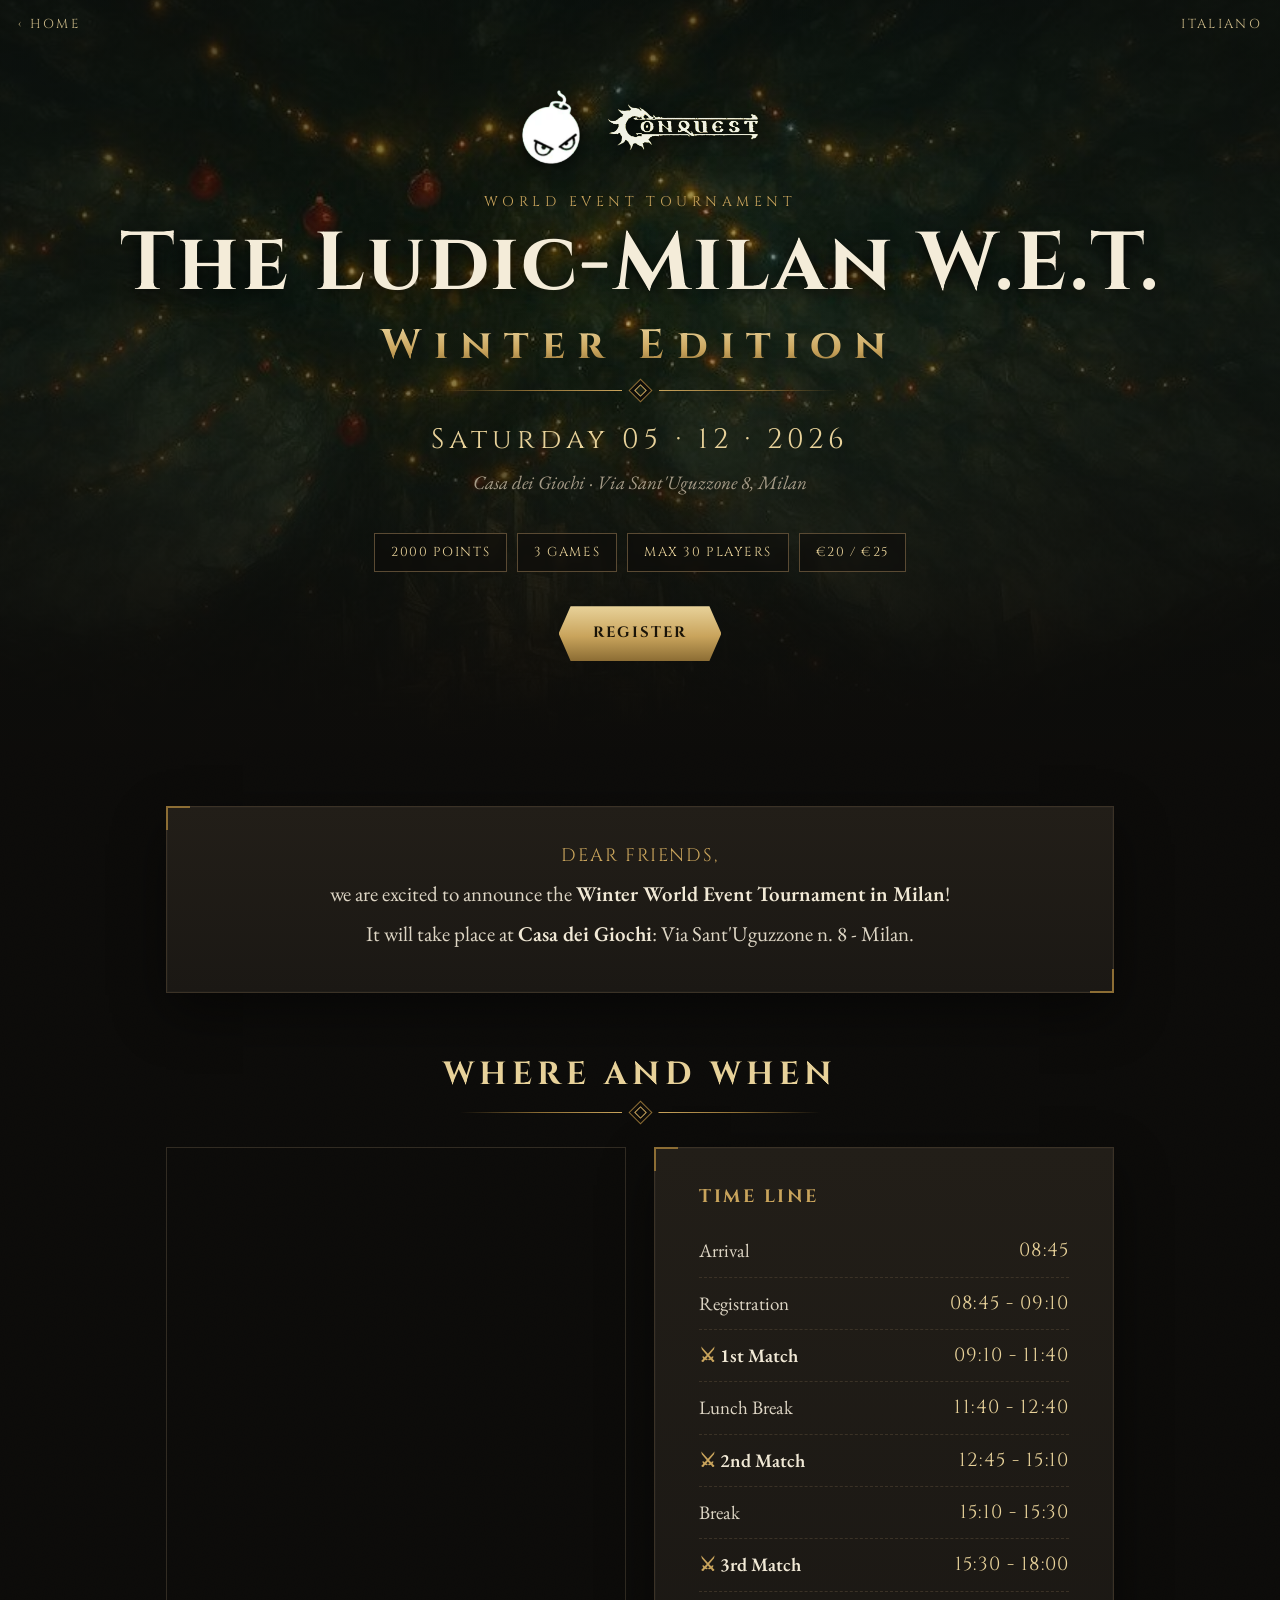
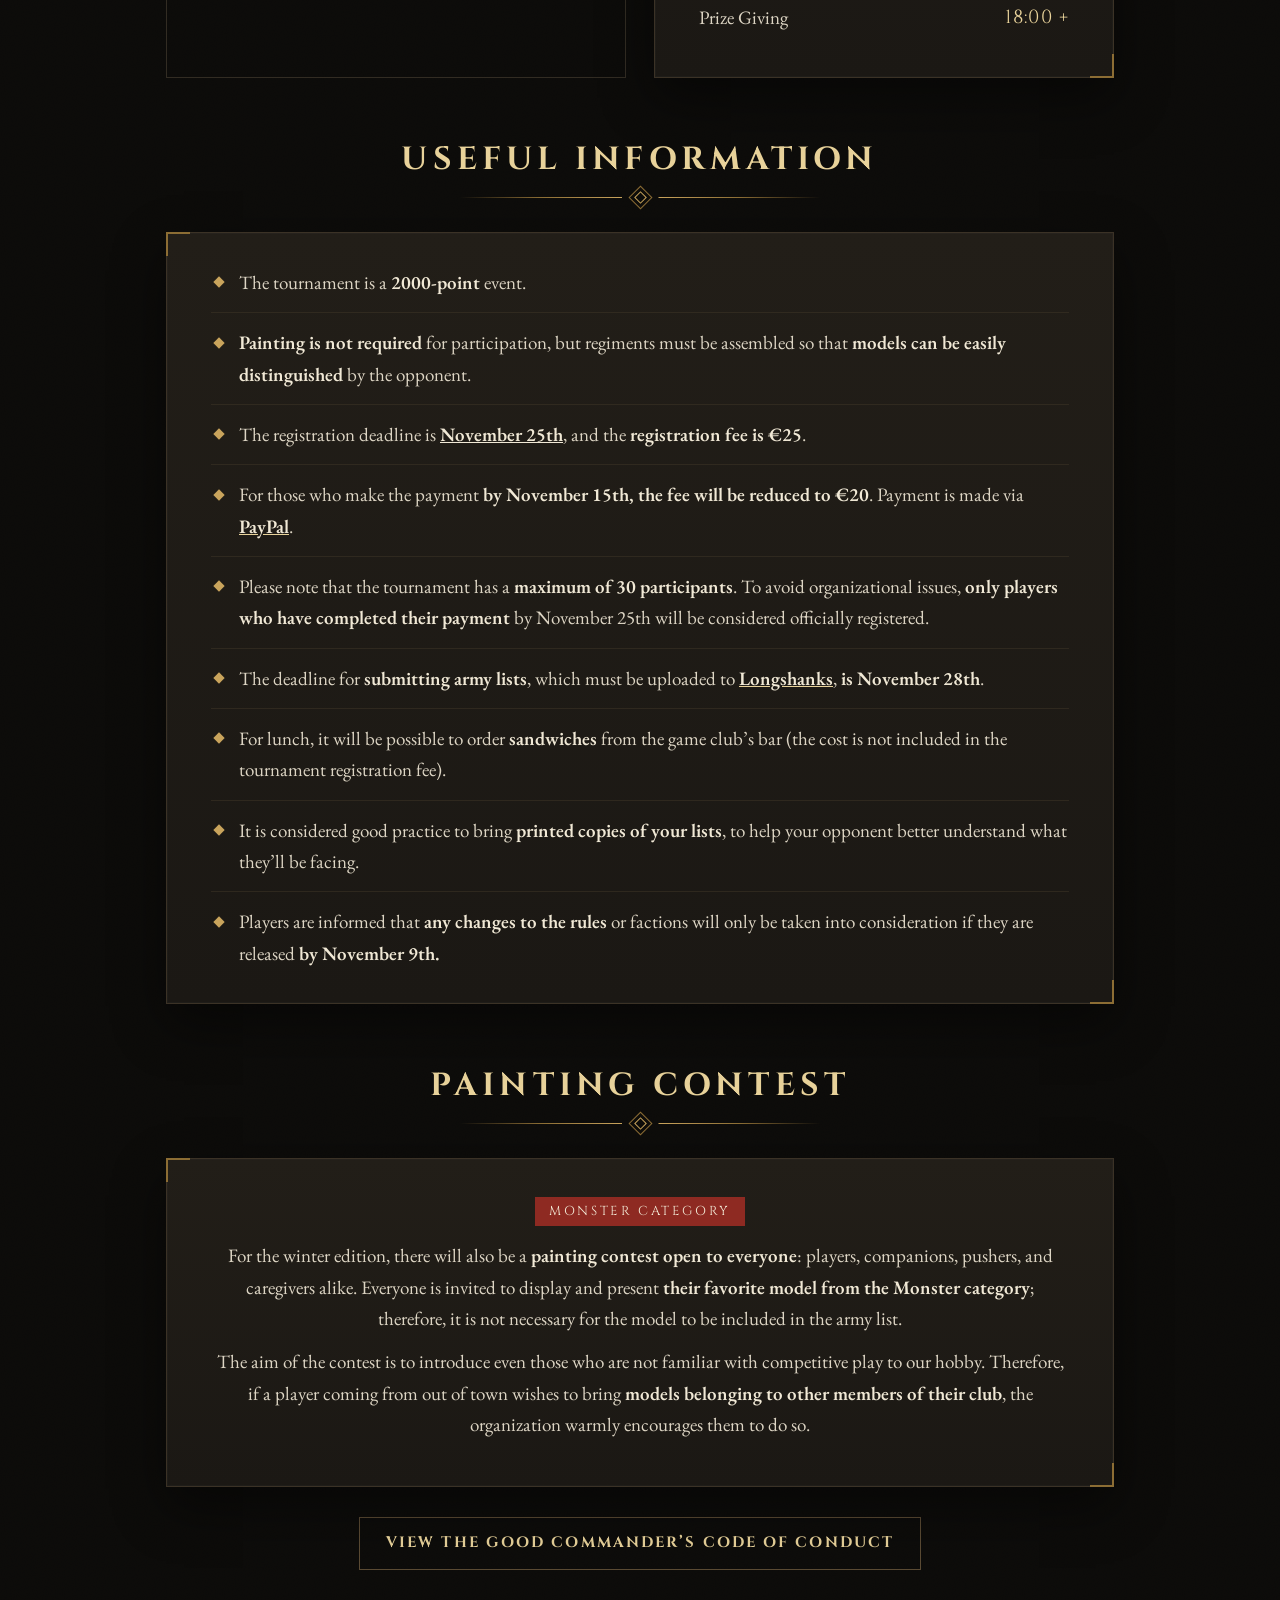
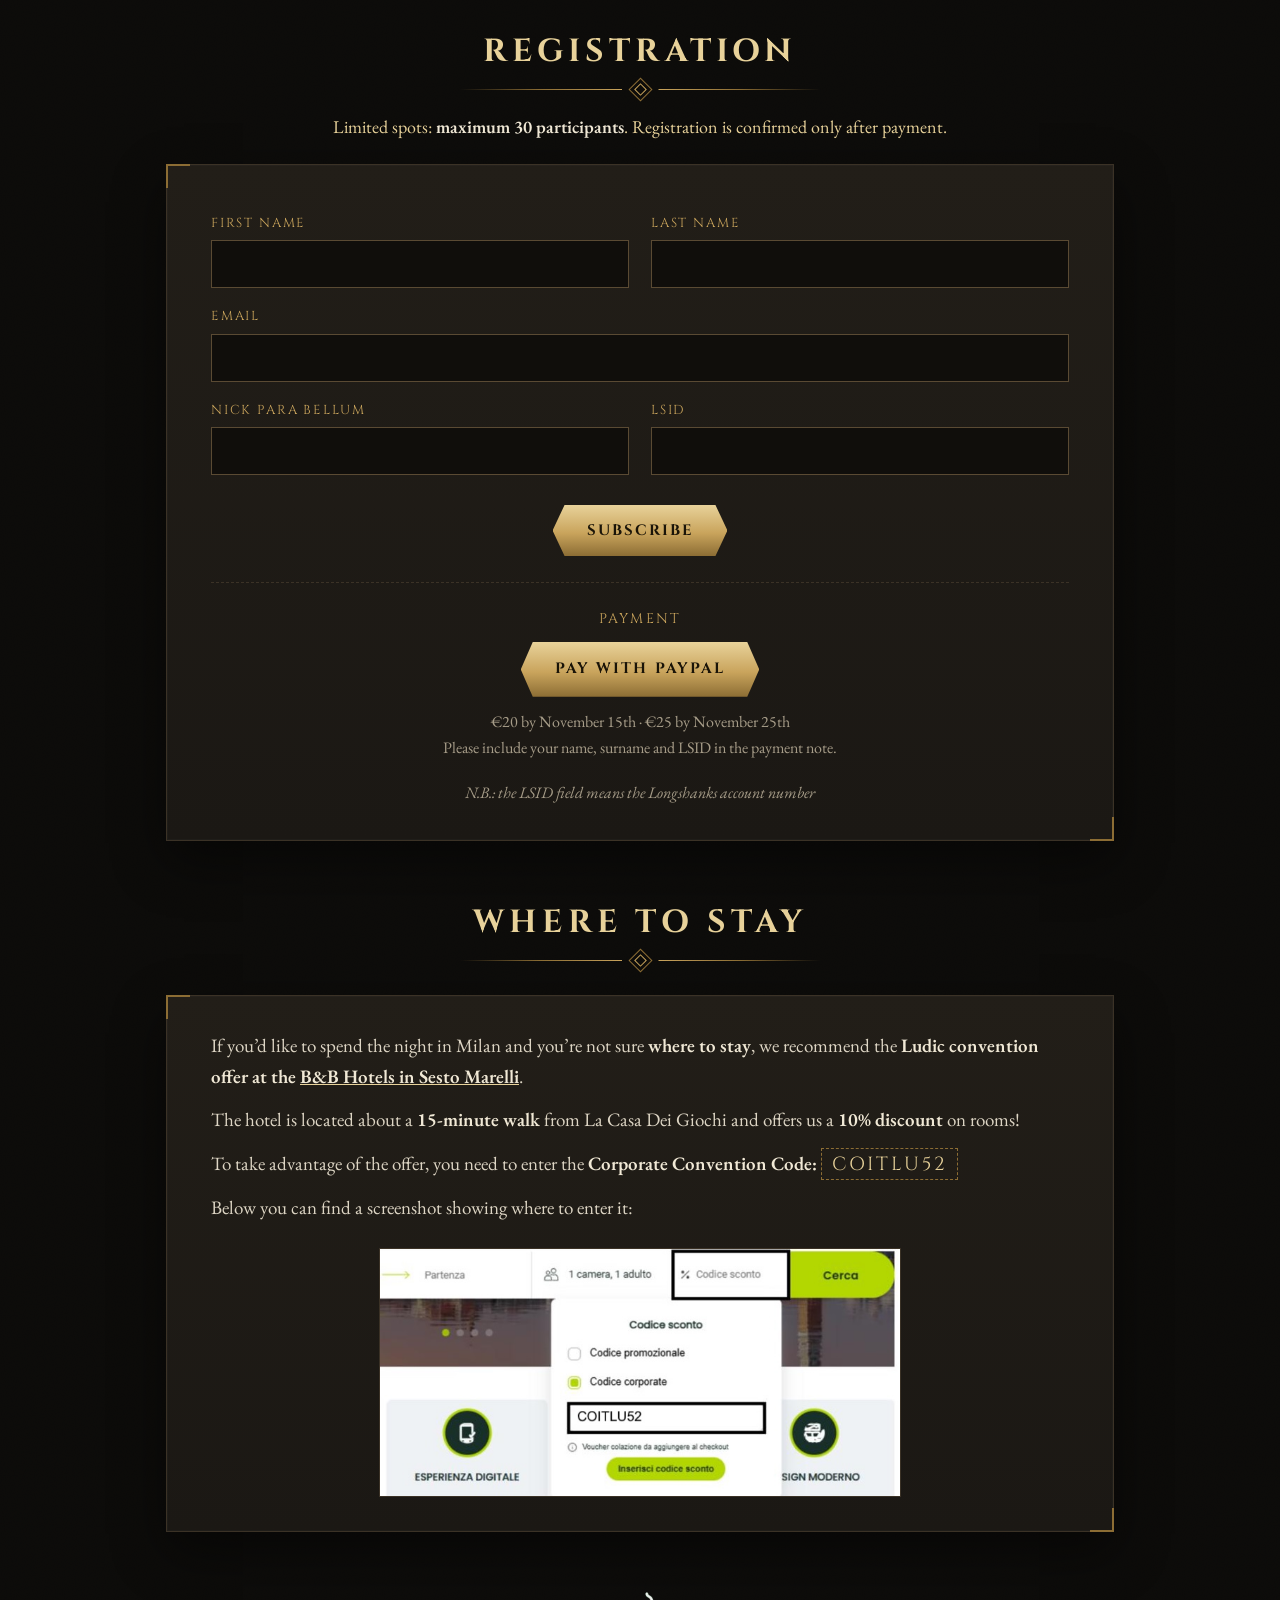
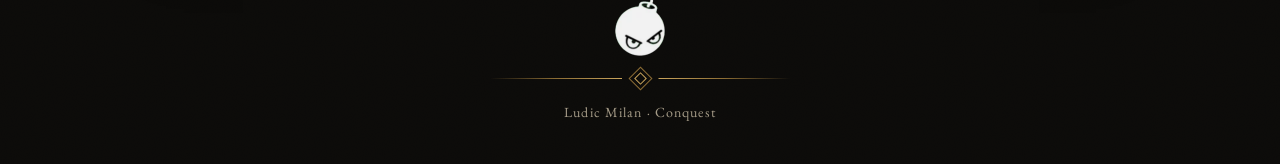
==== commit f2ab0fd1: "WET Winter: Longshanks event link, always-visible PayPal, no form closing at 30 Co-Authored-By: Clau" ====
--- a/wet-winter-2026/en/index.html
+++ b/wet-winter-2026/en/index.html
@@ -61,9 +61,9 @@
       <li>The tournament is a <strong>2000-point</strong> event.</li>
       <li><strong>Painting is not required</strong> for participation, but regiments must be assembled so that <strong>models can be easily distinguished</strong> by the opponent.</li>
       <li>The registration deadline is <strong><u>November 25th</u></strong>, and the <strong>registration fee is €25</strong>.</li>
-      <li>For those who make the payment <strong>by November 15th, the fee will be reduced to €20</strong>.</li>
+      <li>For those who make the payment <strong>by November 15th, the fee will be reduced to €20</strong>. Payment is made via <a href="https://paypal.me/conquestludic" target="_blank" rel="noopener"><strong>PayPal</strong></a>.</li>
       <li>Please note that the tournament has a <strong>maximum of 30 participants</strong>. To avoid organizational issues, <strong>only players who have completed their payment</strong> by November 25th will be considered officially registered.</li>
-      <li>The deadline for <strong>submitting army lists</strong>, which must be uploaded to <a href="https://www.longshanks.org/" target="_blank" rel="noopener"><strong>Longshanks</strong></a>, <strong>is November 28th</strong>.</li>
+      <li>The deadline for <strong>submitting army lists</strong>, which must be uploaded to <a href="https://conquest.longshanks.org/event/38848/" target="_blank" rel="noopener"><strong>Longshanks</strong></a>, <strong>is November 28th</strong>.</li>
       <li>For lunch, it will be possible to order <strong>sandwiches</strong> from the game club’s bar (the cost is not included in the tournament registration fee).</li>
       <li>It is considered good practice to bring <strong>printed copies of your lists</strong>, to help your opponent better understand what they’ll be facing.</li>
       <li>Players are informed that <strong>any changes to the rules</strong> or factions will only be taken into consideration if they are released <strong>by November 9th.</strong></li>
@@ -85,7 +85,7 @@
   <section id="iscrizione">
     <h2>Registration</h2>
     <div class="orn"><span></span></div>
-    <p class="cap">Limited spots: <strong>maximum 30 participants</strong>. Registration is confirmed only after payment.<span class="left" hidden><br>Spots still available: <strong id="spots-left"></strong></span></p>
+    <p class="cap">Limited spots: <strong>maximum 30 participants</strong>. Registration is confirmed only after payment.</p>
     <div class="panel">
       <form class="reg" novalidate>
         <div><label for="nome">First name</label><input id="nome" name="nome" autocomplete="given-name" required></div>
@@ -95,11 +95,12 @@
         <div><label for="lsid">LSID</label><input id="lsid" name="lsid" autocomplete="off" required></div>
         <div class="actions"><button class="btn" type="submit">Subscribe</button></div>
       </form>
-      <div class="msg full" id="form-full"><strong>Sold out!</strong><br>We have reached the maximum of 30 participants. For information, write to <a href="mailto:nicolo.olivieri9@gmail.com">nicolo.olivieri9@gmail.com</a>.</div>
       <div class="msg err" id="form-err">Something went wrong, please try again.</div>
       <div class="msg ok" id="form-ok"><strong>Thank you for subscribing!</strong><br>Please proceed to payment using the button below</div>
       <div class="paypal-box">
+        <p class="pay-txt">Payment</p>
         <a class="btn" href="https://paypal.me/conquestludic" target="_blank" rel="noopener">Pay with PayPal</a>
+        <p class="pay-sub">€20 by November 15th · €25 by November 25th<br>Please include your name, surname and LSID in the payment note.</p>
       </div>
       <p class="note">N.B.: the LSID field means the Longshanks account number</p>
     </div>
--- a/wet-winter-2026/assets/style.css
+++ b/wet-winter-2026/assets/style.css
@@ -119,8 +119,10 @@
 .msg.err{border-color:#7a2a24;background:rgba(142,42,34,.15);color:#f1c9c3}
 .msg.ok{border-color:var(--gold-3);background:rgba(201,164,92,.08);color:var(--text);font-size:20px}
 .msg.ok strong{font-family:var(--display);color:var(--gold-2);letter-spacing:.08em}
-.paypal-box{display:none;text-align:center;margin-top:22px}
-.paypal-box.show{display:block}
+.paypal-box{display:block;text-align:center;margin-top:26px;padding-top:24px;border-top:1px dashed var(--line)}
+.paypal-box.show{border-top-color:var(--gold-3)}
+.pay-txt{font-family:var(--display);color:var(--gold);letter-spacing:.16em;text-transform:uppercase;font-size:14px;margin:0 0 12px}
+.pay-sub{color:var(--muted);font-size:16px;margin:12px 0 0}
 
 .hotel p{margin:0 0 12px}
 .hotel .code{font-family:var(--display);color:var(--gold-2);letter-spacing:.14em;border:1px dashed var(--gold-3);padding:2px 10px}
@@ -171,5 +173,3 @@
 .home footer .foot-logo{height:30px;margin:0}
 @media (max-width:560px){.brand{gap:12px}.brand .ludic{height:62px}.landing .brand .ludic{height:56px}.brand .logo{width:150px}}
 .cap{text-align:center;color:var(--gold-2);margin:-12px 0 22px;font-size:18px}
-.msg.full{border-color:var(--blood);background:rgba(142,42,34,.18);color:var(--text);font-size:20px}
-.msg.full strong{font-family:var(--display);color:#f1c9c3;letter-spacing:.08em}
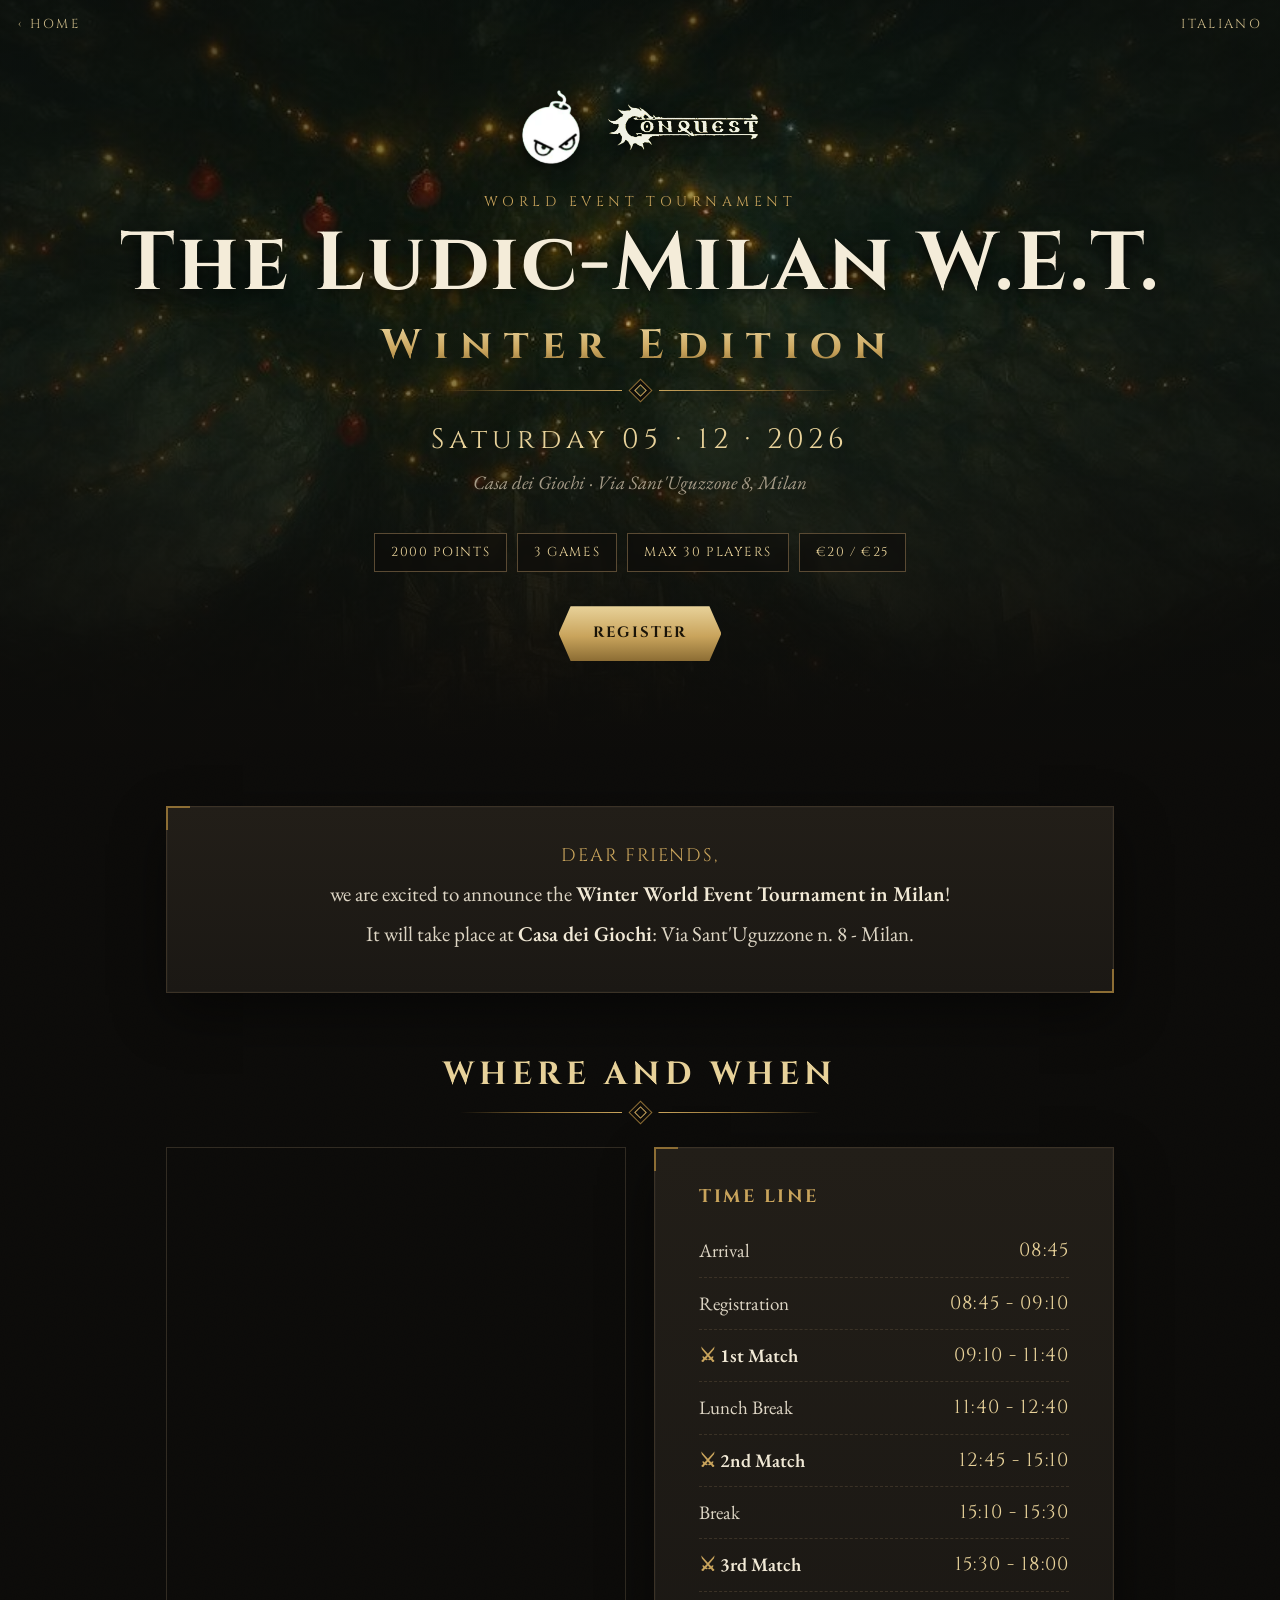
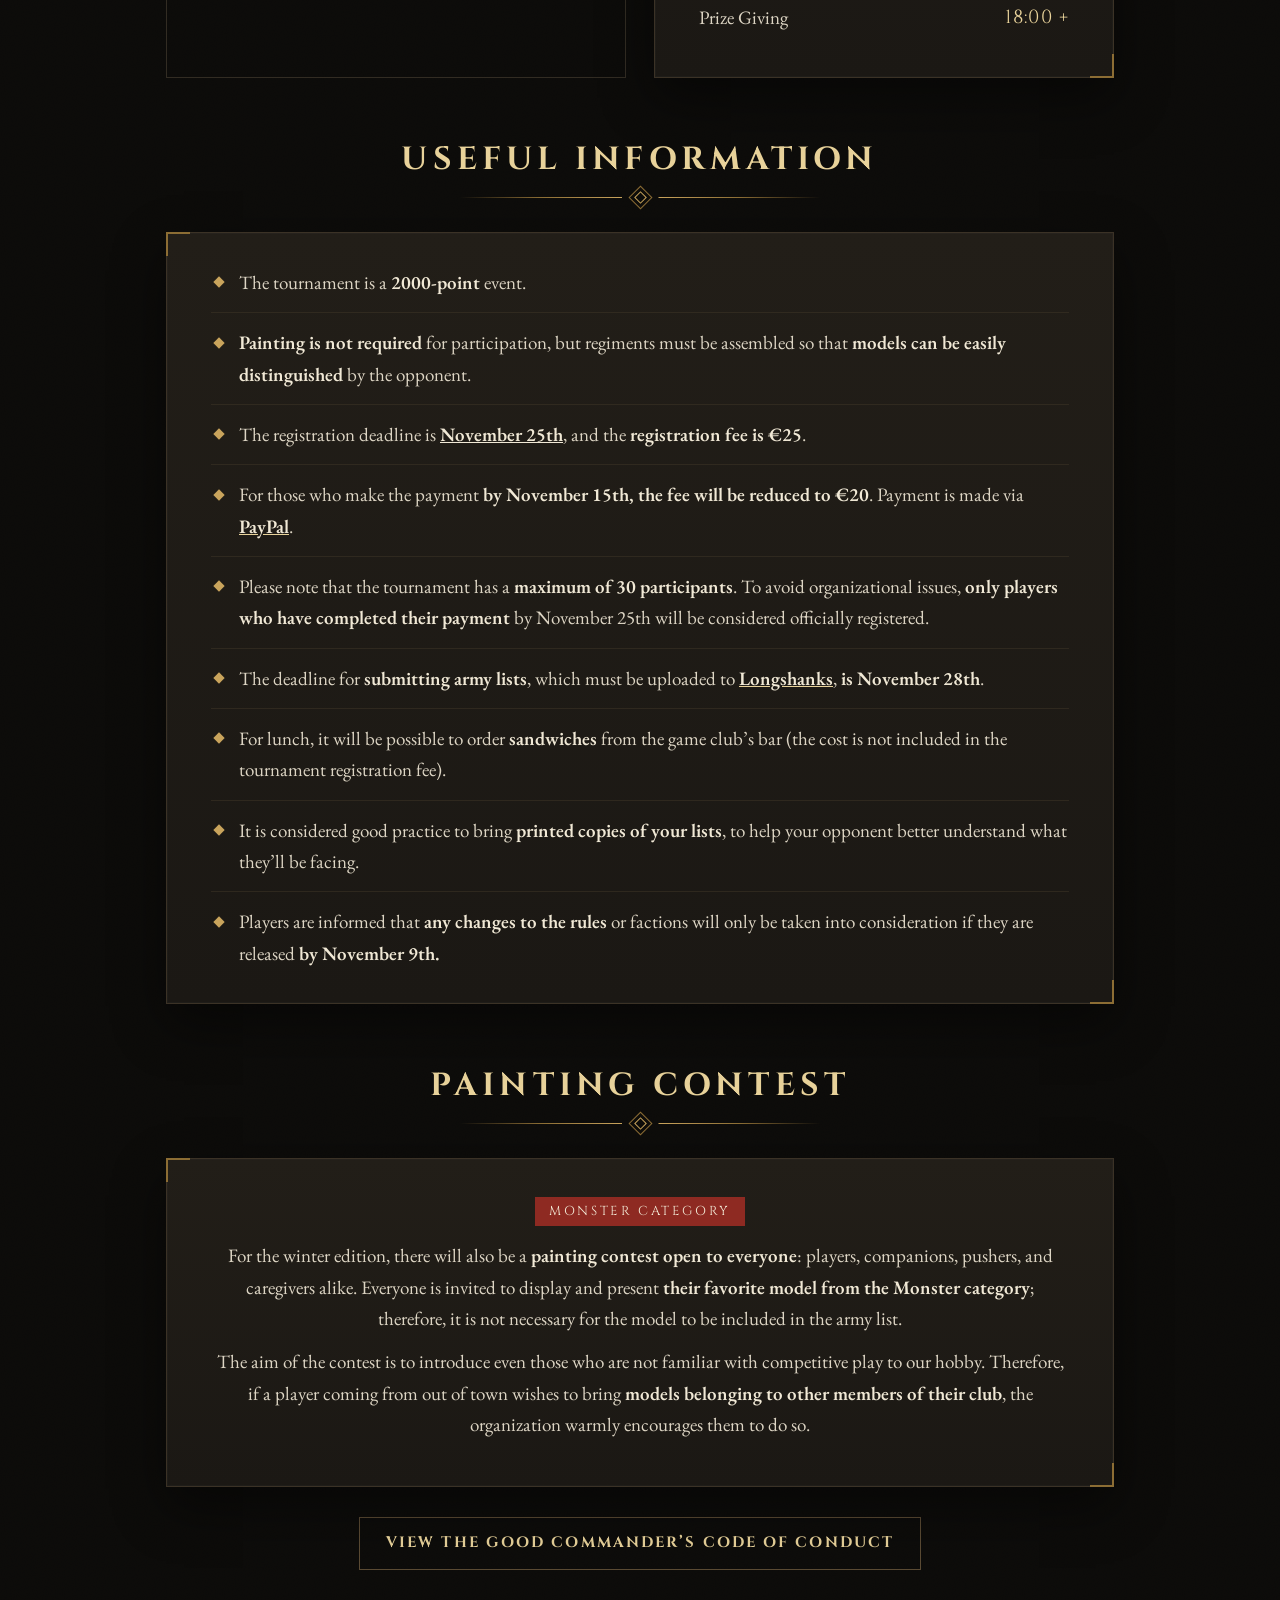
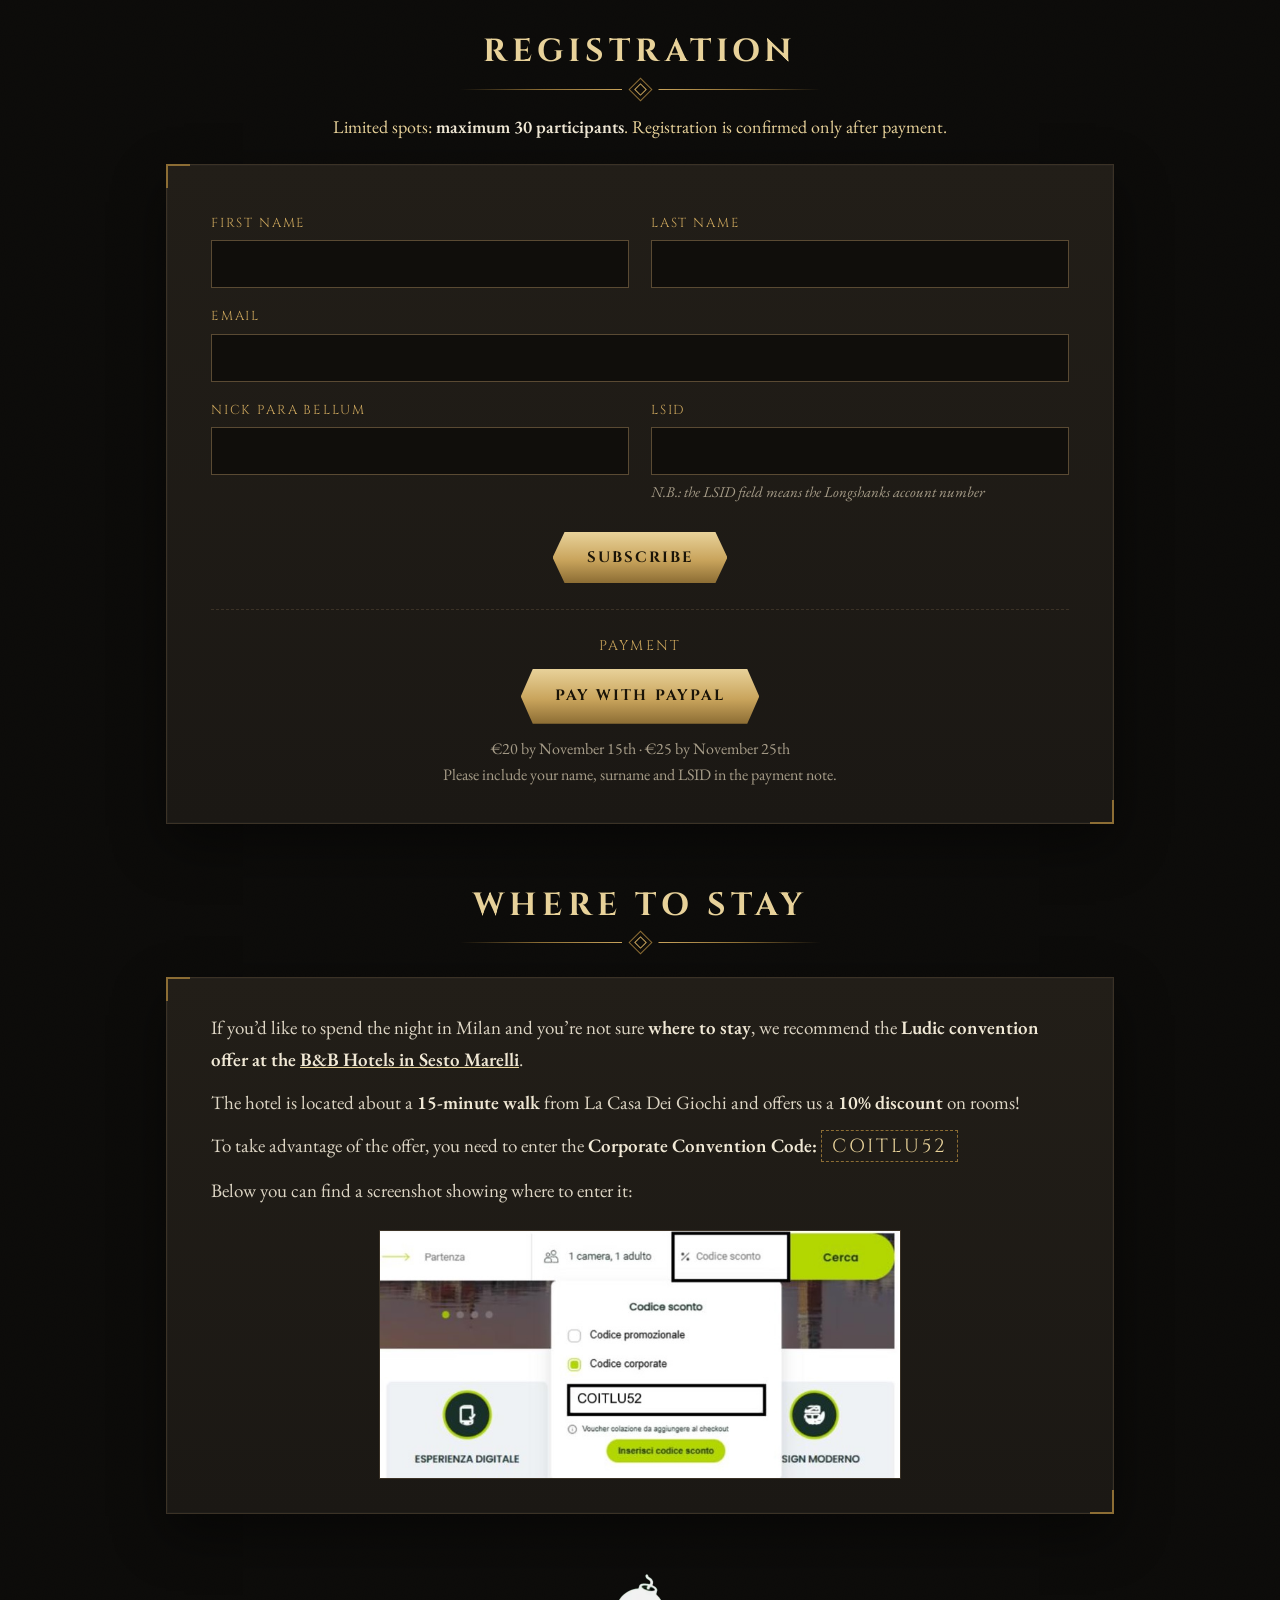
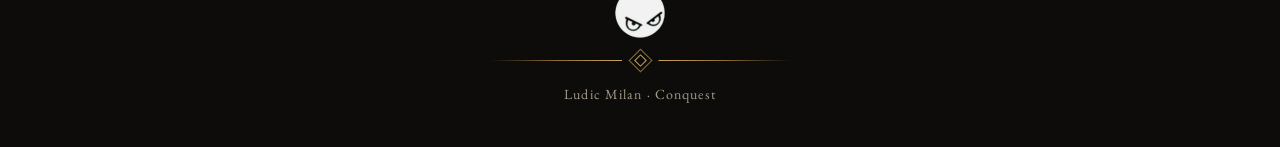
==== commit 85174b79: "WET Winter: LSID hint under its field Co-Authored-By: Claude Opus 5.5 <noreply@anthropic.com> Claude" ====
--- a/wet-winter-2026/en/index.html
+++ b/wet-winter-2026/en/index.html
@@ -92,7 +92,7 @@
         <div><label for="cognome">Last name</label><input id="cognome" name="cognome" autocomplete="family-name" required></div>
         <div class="full"><label for="email">Email</label><input id="email" name="email" type="email" autocomplete="email" required></div>
         <div><label for="nick">Nick Para Bellum</label><input id="nick" name="nick_parabellum" autocomplete="off"></div>
-        <div><label for="lsid">LSID</label><input id="lsid" name="lsid" autocomplete="off" required></div>
+        <div><label for="lsid">LSID</label><input id="lsid" name="lsid" autocomplete="off" required aria-describedby="lsid-hint"><small class="hint" id="lsid-hint">N.B.: the LSID field means the Longshanks account number</small></div>
         <div class="actions"><button class="btn" type="submit">Subscribe</button></div>
       </form>
       <div class="msg err" id="form-err">Something went wrong, please try again.</div>
@@ -102,7 +102,6 @@
         <a class="btn" href="https://paypal.me/conquestludic" target="_blank" rel="noopener">Pay with PayPal</a>
         <p class="pay-sub">€20 by November 15th · €25 by November 25th<br>Please include your name, surname and LSID in the payment note.</p>
       </div>
-      <p class="note">N.B.: the LSID field means the Longshanks account number</p>
     </div>
   </section>
 
--- a/wet-winter-2026/assets/style.css
+++ b/wet-winter-2026/assets/style.css
@@ -173,3 +173,4 @@
 .home footer .foot-logo{height:30px;margin:0}
 @media (max-width:560px){.brand{gap:12px}.brand .ludic{height:62px}.landing .brand .ludic{height:56px}.brand .logo{width:150px}}
 .cap{text-align:center;color:var(--gold-2);margin:-12px 0 22px;font-size:18px}
+form.reg .hint{display:block;color:var(--muted);font-style:italic;font-size:15px;margin-top:6px;line-height:1.4}
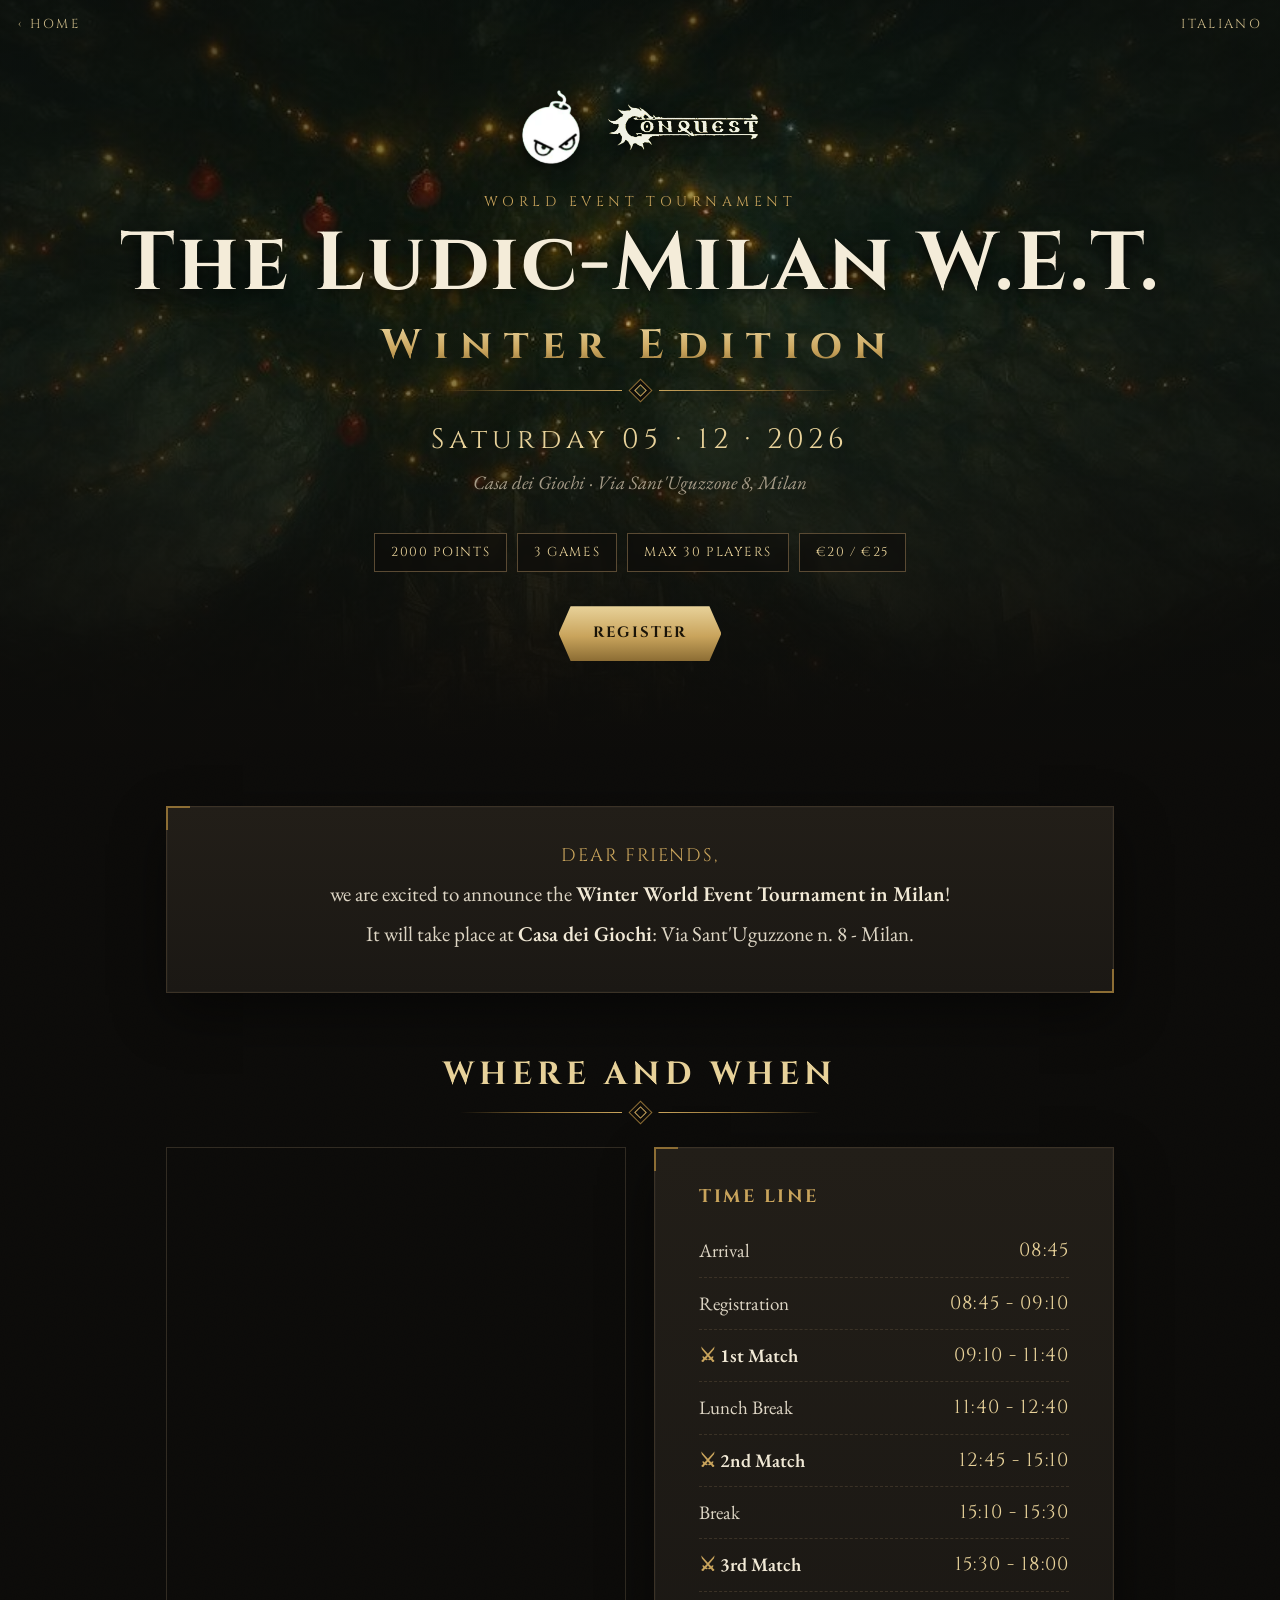
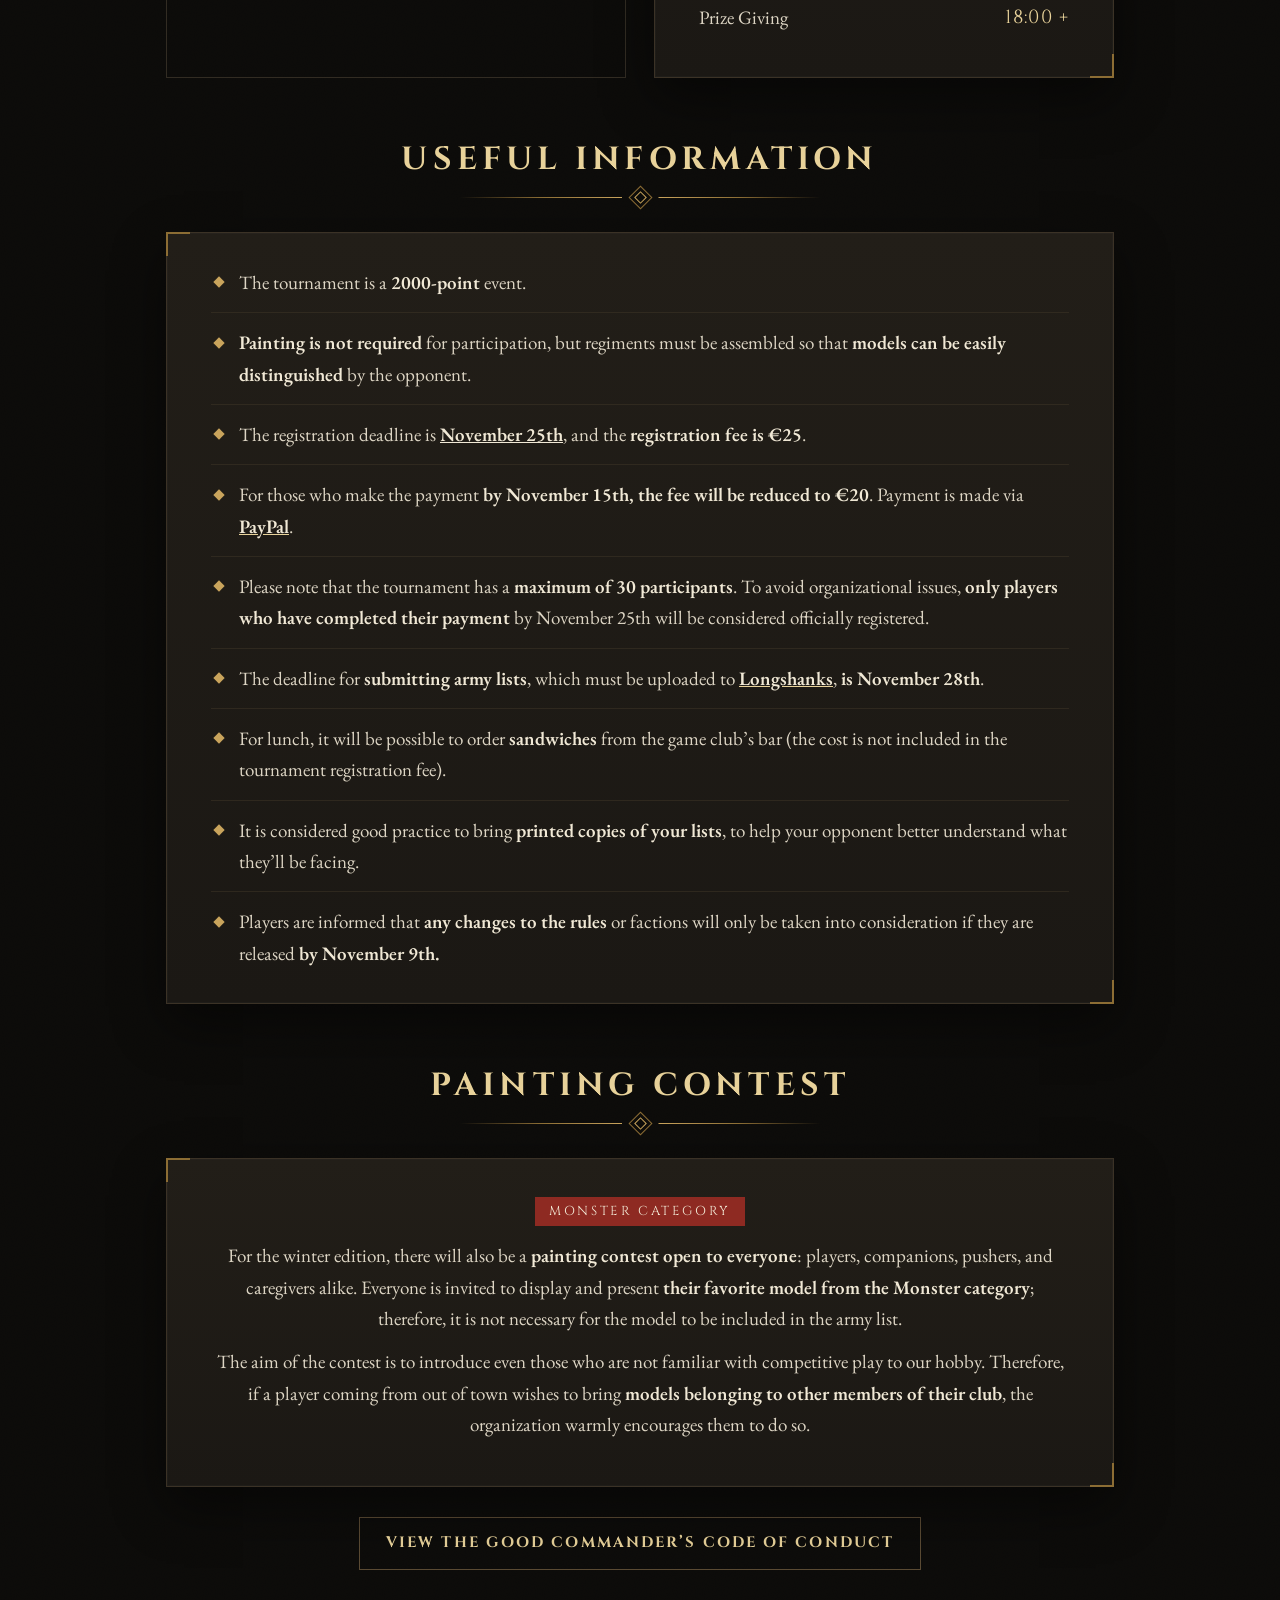
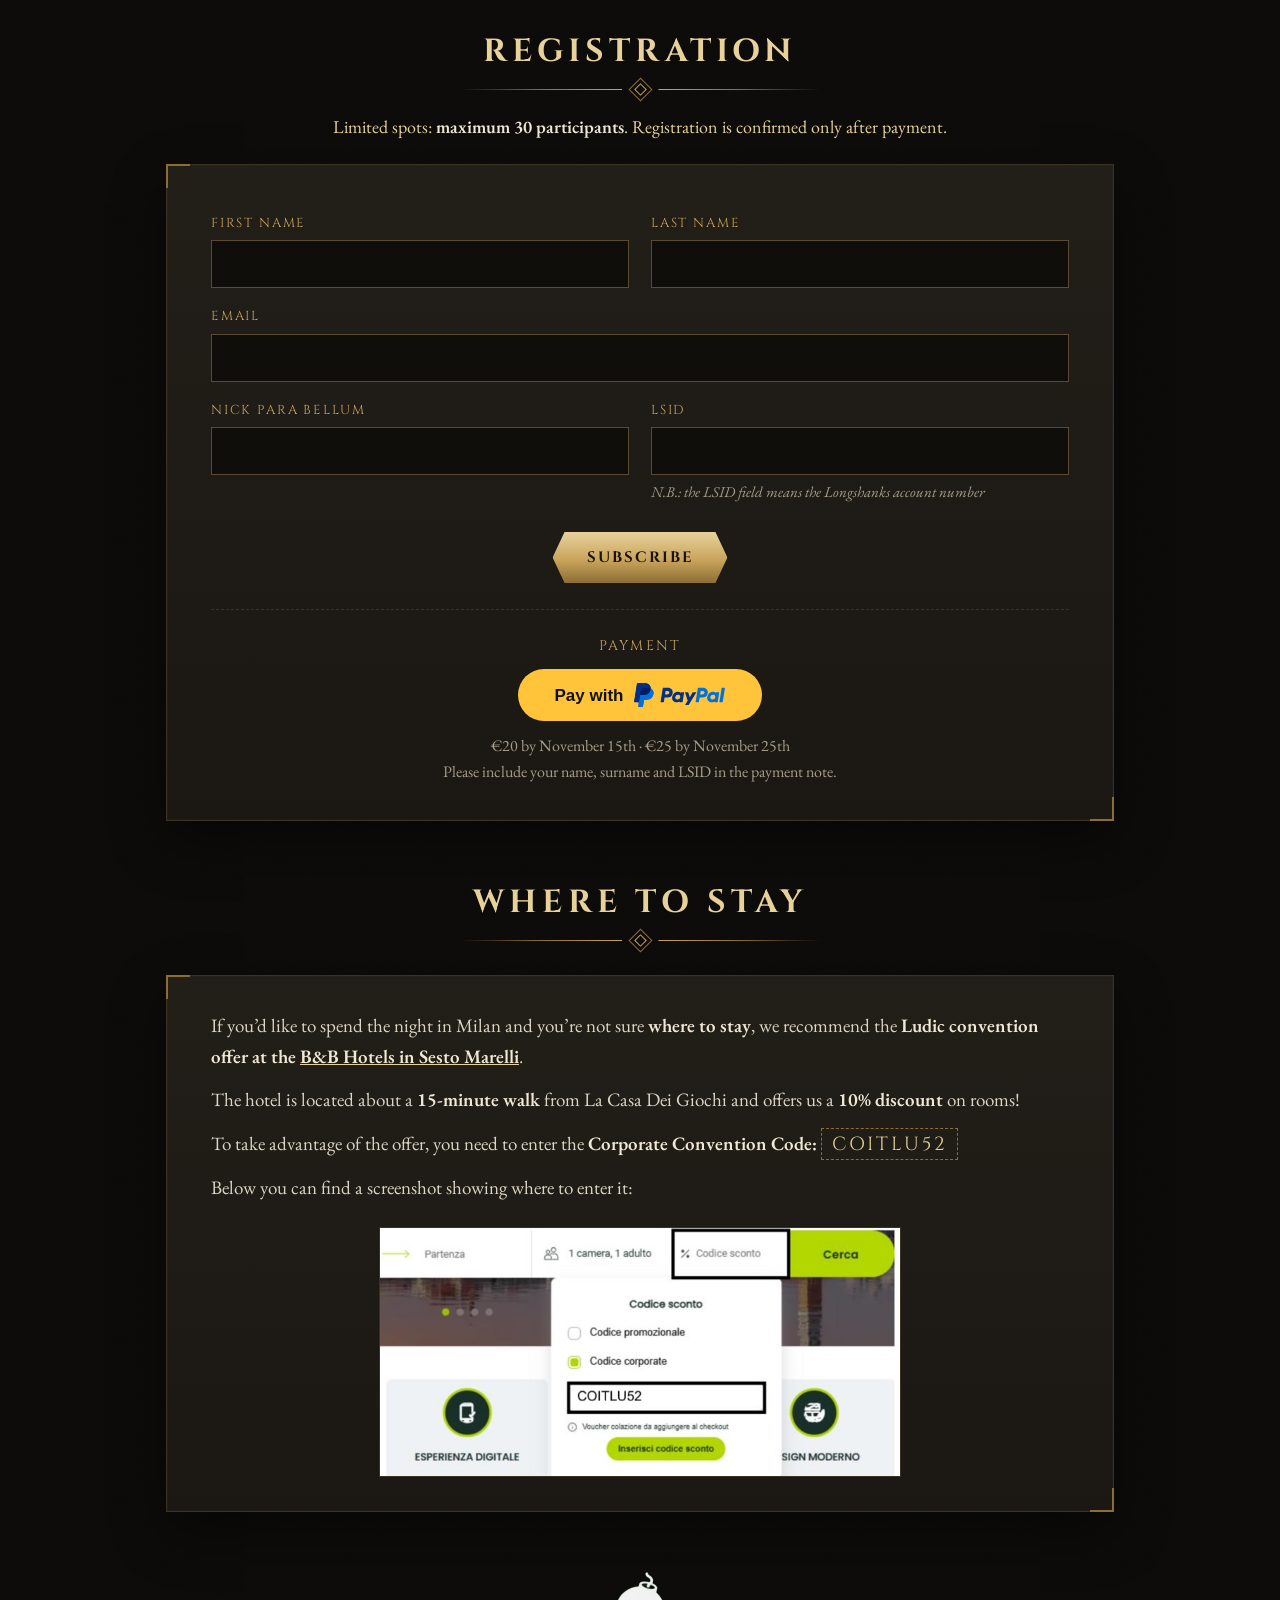
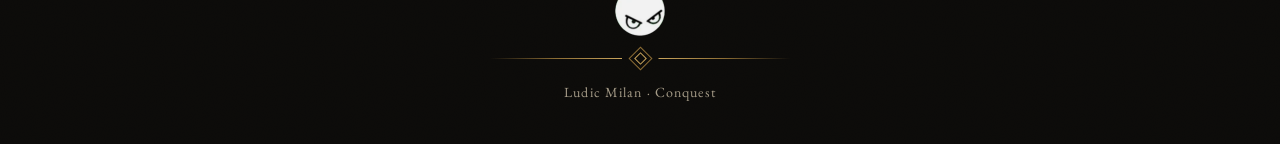
==== commit 1cfecf55: "WET Winter: PayPal-branded payment button Co-Authored-By: Claude Opus 5.5 <noreply@anthropic.com> Cl" ====
--- a/wet-winter-2026/en/index.html
+++ b/wet-winter-2026/en/index.html
@@ -99,7 +99,7 @@
       <div class="msg ok" id="form-ok"><strong>Thank you for subscribing!</strong><br>Please proceed to payment using the button below</div>
       <div class="paypal-box">
         <p class="pay-txt">Payment</p>
-        <a class="btn" href="https://paypal.me/conquestludic" target="_blank" rel="noopener">Pay with PayPal</a>
+        <a class="pp-btn" href="https://paypal.me/conquestludic" target="_blank" rel="noopener" aria-label="Pay with PayPal"><span>Pay with</span><img src="../assets/paypal.svg" alt="PayPal"></a>
         <p class="pay-sub">€20 by November 15th · €25 by November 25th<br>Please include your name, surname and LSID in the payment note.</p>
       </div>
     </div>
--- a/wet-winter-2026/assets/style.css
+++ b/wet-winter-2026/assets/style.css
@@ -174,3 +174,7 @@
 @media (max-width:560px){.brand{gap:12px}.brand .ludic{height:62px}.landing .brand .ludic{height:56px}.brand .logo{width:150px}}
 .cap{text-align:center;color:var(--gold-2);margin:-12px 0 22px;font-size:18px}
 form.reg .hint{display:block;color:var(--muted);font-style:italic;font-size:15px;margin-top:6px;line-height:1.4}
+.pp-btn{display:inline-flex;align-items:center;gap:10px;background:#ffc439;border-radius:999px;padding:13px 36px;
+  font:600 17px/1 -apple-system,"Segoe UI",Helvetica,Arial,sans-serif;color:#111;text-decoration:none;transition:filter .2s,transform .2s}
+.pp-btn:hover{filter:brightness(.95);transform:translateY(-1px)}
+.pp-btn img{height:26px;width:auto;display:block}
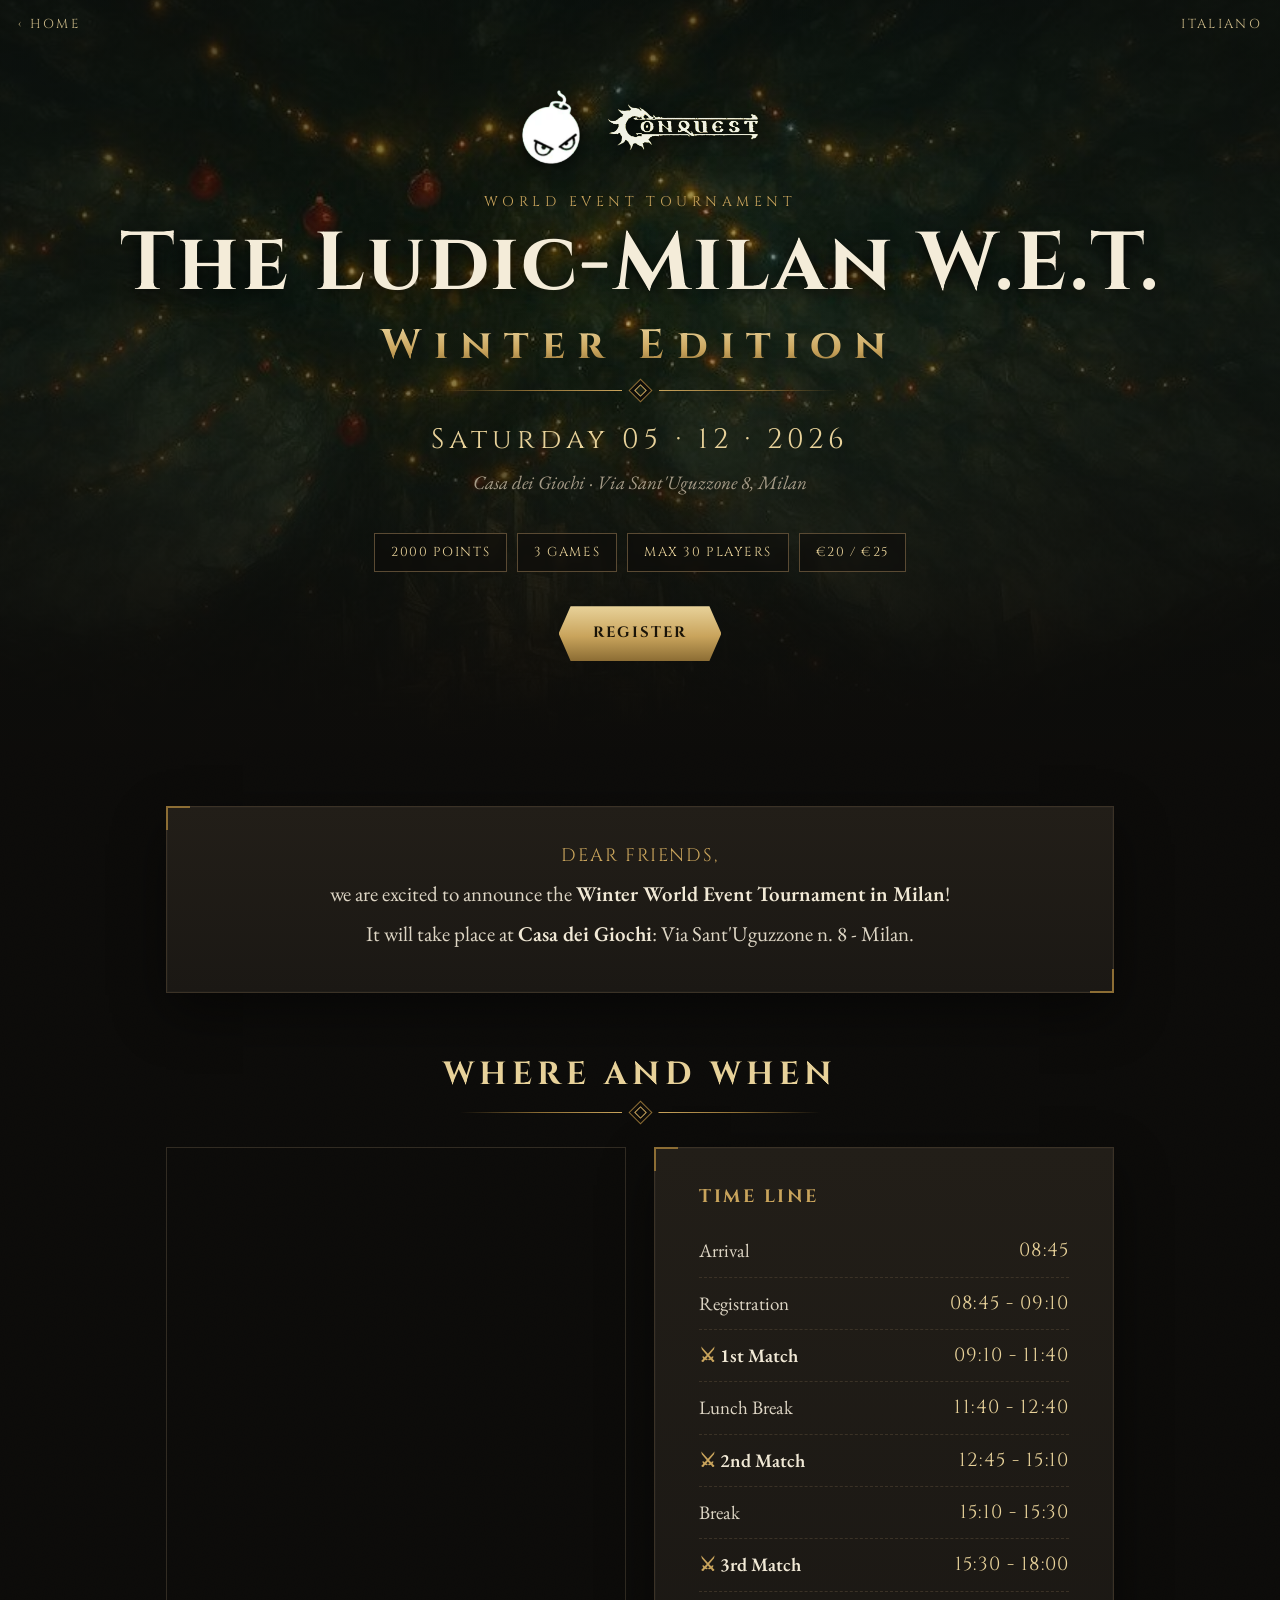
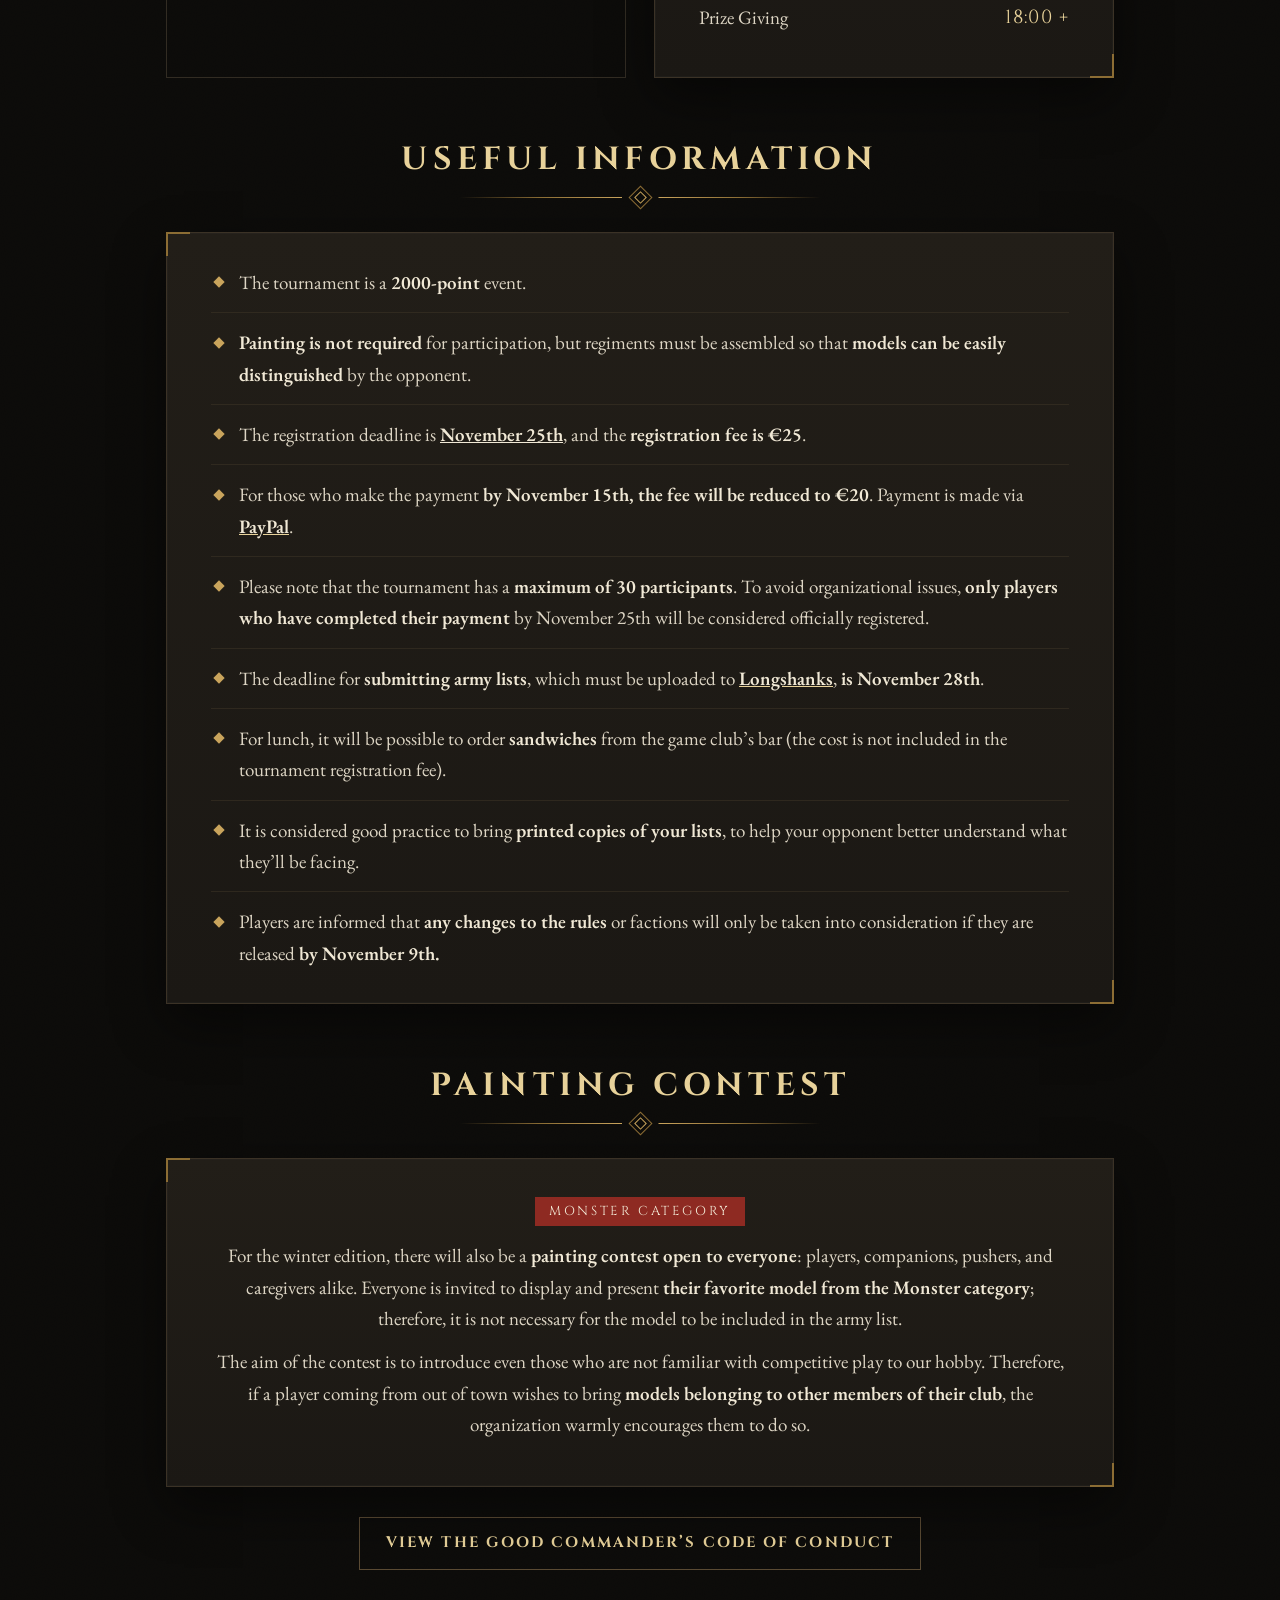
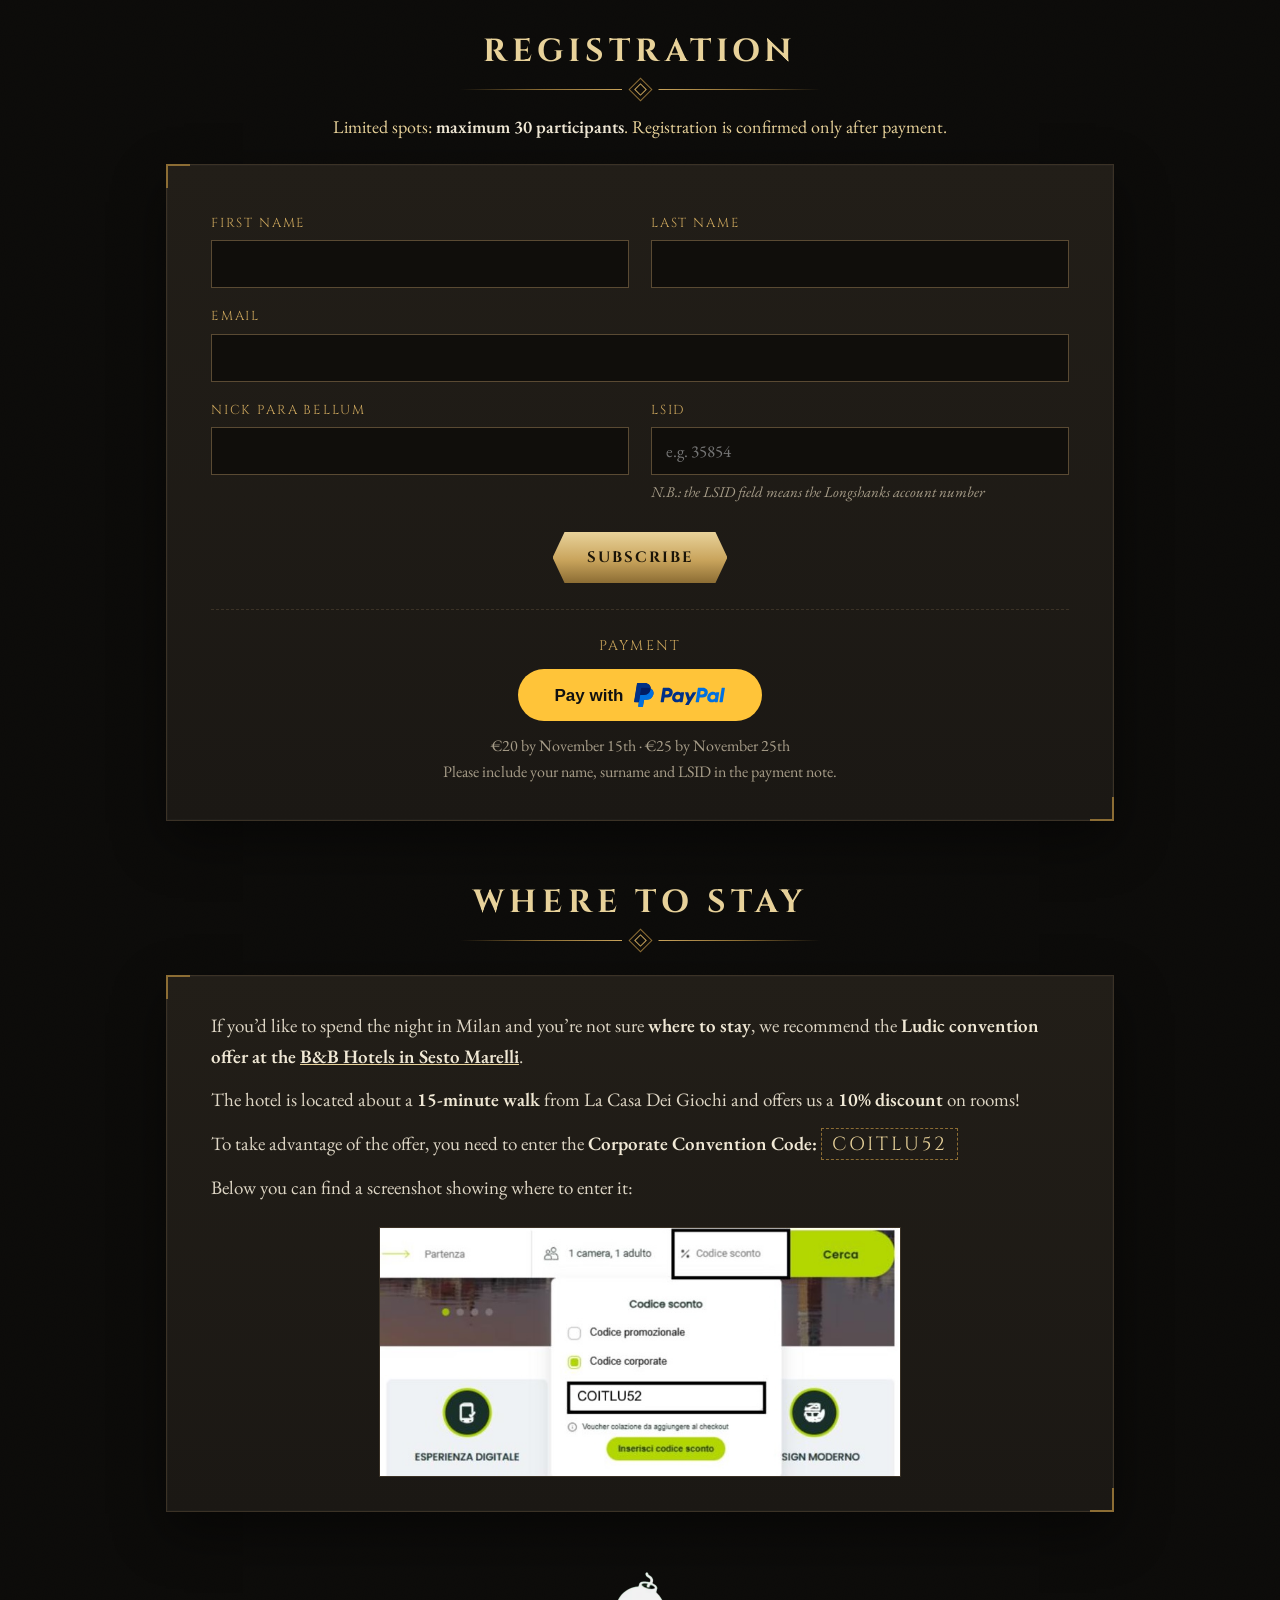
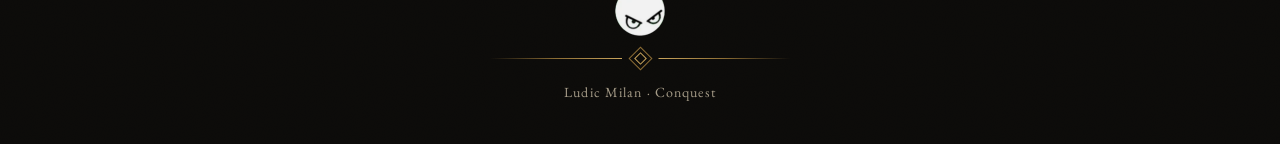
==== commit 59b3163c: "WET Winter: LSID field accepts digits only Co-Authored-By: Claude Opus 5.5 <noreply@anthropic.com> C" ====
--- a/wet-winter-2026/en/index.html
+++ b/wet-winter-2026/en/index.html
@@ -92,7 +92,7 @@
         <div><label for="cognome">Last name</label><input id="cognome" name="cognome" autocomplete="family-name" required></div>
         <div class="full"><label for="email">Email</label><input id="email" name="email" type="email" autocomplete="email" required></div>
         <div><label for="nick">Nick Para Bellum</label><input id="nick" name="nick_parabellum" autocomplete="off"></div>
-        <div><label for="lsid">LSID</label><input id="lsid" name="lsid" autocomplete="off" required aria-describedby="lsid-hint"><small class="hint" id="lsid-hint">N.B.: the LSID field means the Longshanks account number</small></div>
+        <div><label for="lsid">LSID</label><input id="lsid" name="lsid" autocomplete="off" required inputmode="numeric" pattern="[0-9]+" placeholder="e.g. 35854" data-msg="The LSID is your Longshanks account number: digits only (e.g. 35854), not your nickname." aria-describedby="lsid-hint"><small class="hint" id="lsid-hint">N.B.: the LSID field means the Longshanks account number</small></div>
         <div class="actions"><button class="btn" type="submit">Subscribe</button></div>
       </form>
       <div class="msg err" id="form-err">Something went wrong, please try again.</div>
